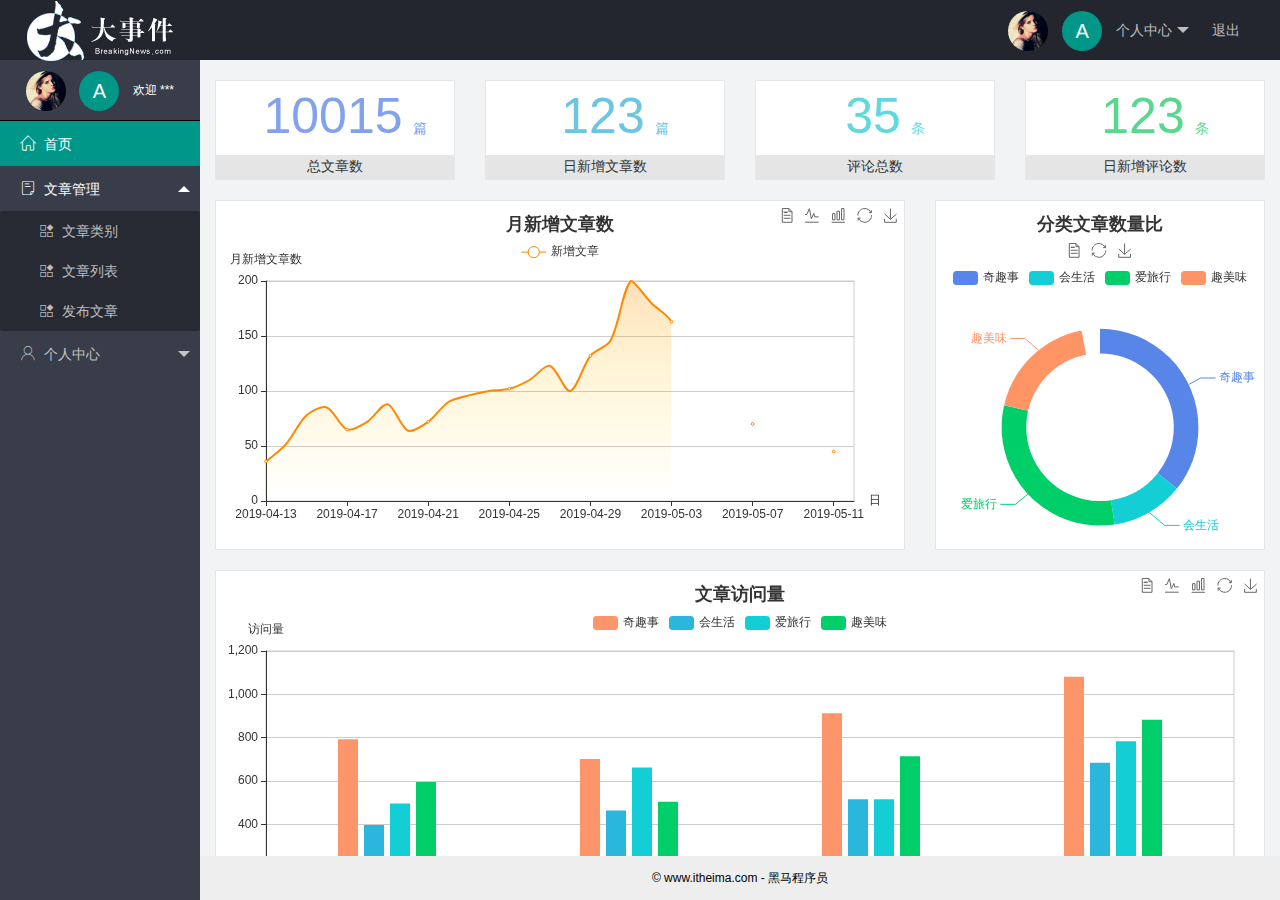
==== index.html @ 7e48d93a "第二天第第三遍" ====
<!DOCTYPE html>
<html>

<head>
    <meta charset="utf-8">
    <meta name="viewport" content="width=device-width, initial-scale=1, maximum-scale=1">
    <title>layout 后台大布局 - Layui</title>
    <link rel="stylesheet" href="/assets/lib/layui/css/layui.css">
    <link rel="stylesheet" href="/assets/fonts/iconfont.css">
    <link rel="stylesheet" href="/assets/css/index.css">
</head>

<body class="layui-layout-body">
    <div class="layui-layout layui-layout-admin">
        <div class="layui-header">
            <div class="layui-logo">
                <img src="/assets/images/logo.png" alt="">
            </div>
            <!-- 头部区域（可配合layui已有的水平导航） -->
            <ul class="layui-nav layui-layout-right">
                <li class="layui-nav-item">
                    <a href="javascript:;" class="userinfo">
                        <img src="/assets/images/sample.jpg" class="layui-nav-img">
                        <span class="user-avatar">A</span>
                        个人中心
                    </a>
                    <dl class="layui-nav-child">
                        <dd><a href="">基本资料</a></dd>
                        <dd><a href="">更换头像</a></dd>
                        <dd><a href="">设置密码</a></dd>
                    </dl>
                </li>
                <li class="layui-nav-item"><a href="">退出</a></li>
            </ul>
        </div>

        <div class="layui-side layui-bg-black">
            <div class="layui-side-scroll">
                <div class="userinfo">
                    <img src="/assets/images/sample.jpg" class="layui-nav-img">
                    <span class="user-avatar">A</span>
                    <span id="welcome">欢迎 ***</span>
                </div>
                <!-- 左侧导航区域（可配合layui已有的垂直导航） -->
                <ul class="layui-nav layui-nav-tree" lay-shrink="all">
                    <li class="layui-nav-item layui-this">
                        <a href="/home/dashboard.html" target="fm"><span class="iconfont icon-home"></span>首页</a>
                    </li>
                    <li class="layui-nav-item layui-nav-itemed">
                        <a class="" href="javascript:;"><span class="iconfont icon-16"></span>文章管理</a>
                        <dl class="layui-nav-child">
                            <dd>
                                <a href="javascript:;"><i
                                        class="layui-icon layui-icon-face-smile layui-icon-app"></i>文章类别</a>
                            </dd>
                            <dd><a href="javascript:;"><i
                                        class="layui-icon layui-icon-face-smile layui-icon-app"></i>文章列表</a></dd>
                            <dd><a href="javascript:;"><i
                                        class="layui-icon layui-icon-face-smile layui-icon-app"></i>发布文章</a></dd>
                        </dl>
                    </li>
                    <li class="layui-nav-item">
                        <a href="javascript:;"><span class="iconfont icon-user"></span>个人中心</a>
                        <dl class="layui-nav-child">
                            <dd><a href="javascript:;"><i
                                        class="layui-icon layui-icon-face-smile layui-icon-app"></i>基本资料</a></dd>
                            <dd><a href="javascript:;"><i
                                        class="layui-icon layui-icon-face-smile layui-icon-app"></i>更换头像</a></dd>
                            <dd><a href="javascript:;"><i
                                        class="layui-icon layui-icon-face-smile layui-icon-app"></i>重置密码</a></dd>
                        </dl>
                    </li>
                </ul>
            </div>
        </div>

        <div class="layui-body">
            <iframe name="fm" src="/home/dashboard.html" frameborder="0"></iframe>
        </div>

        <div class="layui-footer">
            <!-- 底部固定区域 -->
            © www.itheima.com - 黑马程序员
        </div>
    </div>
    <script src="/assets/lib/layui/layui.all.js"></script>
    <script src="/assets/lib/jquery.js"></script>
    <script src="/assets/js/baseAPI.js"></script>
    <script src="/assets/js/index.js"></script>
</body>

</html>
---- assets/lib/layui/css/layui.css ----
/** layui-v2.5.5 MIT License By https://www.layui.com */
 .layui-inline,img{display:inline-block;vertical-align:middle}h1,h2,h3,h4,h5,h6{font-weight:400}.layui-edge,.layui-header,.layui-inline,.layui-main{position:relative}.layui-body,.layui-edge,.layui-elip{overflow:hidden}.layui-btn,.layui-edge,.layui-inline,img{vertical-align:middle}.layui-btn,.layui-disabled,.layui-icon,.layui-unselect{-moz-user-select:none;-webkit-user-select:none;-ms-user-select:none}.layui-elip,.layui-form-checkbox span,.layui-form-pane .layui-form-label{text-overflow:ellipsis;white-space:nowrap}.layui-breadcrumb,.layui-tree-btnGroup{visibility:hidden}blockquote,body,button,dd,div,dl,dt,form,h1,h2,h3,h4,h5,h6,input,li,ol,p,pre,td,textarea,th,ul{margin:0;padding:0;-webkit-tap-highlight-color:rgba(0,0,0,0)}a:active,a:hover{outline:0}img{border:none}li{list-style:none}table{border-collapse:collapse;border-spacing:0}h4,h5,h6{font-size:100%}button,input,optgroup,option,select,textarea{font-family:inherit;font-size:inherit;font-style:inherit;font-weight:inherit;outline:0}pre{white-space:pre-wrap;white-space:-moz-pre-wrap;white-space:-pre-wrap;white-space:-o-pre-wrap;word-wrap:break-word}body{line-height:24px;font:14px Helvetica Neue,Helvetica,PingFang SC,Tahoma,Arial,sans-serif}hr{height:1px;margin:10px 0;border:0;clear:both}a{color:#333;text-decoration:none}a:hover{color:#777}a cite{font-style:normal;*cursor:pointer}.layui-border-box,.layui-border-box *{box-sizing:border-box}.layui-box,.layui-box *{box-sizing:content-box}.layui-clear{clear:both;*zoom:1}.layui-clear:after{content:'\20';clear:both;*zoom:1;display:block;height:0}.layui-inline{*display:inline;*zoom:1}.layui-edge{display:inline-block;width:0;height:0;border-width:6px;border-style:dashed;border-color:transparent}.layui-edge-top{top:-4px;border-bottom-color:#999;border-bottom-style:solid}.layui-edge-right{border-left-color:#999;border-left-style:solid}.layui-edge-bottom{top:2px;border-top-color:#999;border-top-style:solid}.layui-edge-left{border-right-color:#999;border-right-style:solid}.layui-disabled,.layui-disabled:hover{color:#d2d2d2!important;cursor:not-allowed!important}.layui-circle{border-radius:100%}.layui-show{display:block!important}.layui-hide{display:none!important}@font-face{font-family:layui-icon;src:url(../font/iconfont.eot?v=250);src:url(../font/iconfont.eot?v=250#iefix) format('embedded-opentype'),url(../font/iconfont.woff2?v=250) format('woff2'),url(../font/iconfont.woff?v=250) format('woff'),url(../font/iconfont.ttf?v=250) format('truetype'),url(../font/iconfont.svg?v=250#layui-icon) format('svg')}.layui-icon{font-family:layui-icon!important;font-size:16px;font-style:normal;-webkit-font-smoothing:antialiased;-moz-osx-font-smoothing:grayscale}.layui-icon-reply-fill:before{content:"\e611"}.layui-icon-set-fill:before{content:"\e614"}.layui-icon-menu-fill:before{content:"\e60f"}.layui-icon-search:before{content:"\e615"}.layui-icon-share:before{content:"\e641"}.layui-icon-set-sm:before{content:"\e620"}.layui-icon-engine:before{content:"\e628"}.layui-icon-close:before{content:"\1006"}.layui-icon-close-fill:before{content:"\1007"}.layui-icon-chart-screen:before{content:"\e629"}.layui-icon-star:before{content:"\e600"}.layui-icon-circle-dot:before{content:"\e617"}.layui-icon-chat:before{content:"\e606"}.layui-icon-release:before{content:"\e609"}.layui-icon-list:before{content:"\e60a"}.layui-icon-chart:before{content:"\e62c"}.layui-icon-ok-circle:before{content:"\1005"}.layui-icon-layim-theme:before{content:"\e61b"}.layui-icon-table:before{content:"\e62d"}.layui-icon-right:before{content:"\e602"}.layui-icon-left:before{content:"\e603"}.layui-icon-cart-simple:before{content:"\e698"}.layui-icon-face-cry:before{content:"\e69c"}.layui-icon-face-smile:before{content:"\e6af"}.layui-icon-survey:before{content:"\e6b2"}.layui-icon-tree:before{content:"\e62e"}.layui-icon-upload-circle:before{content:"\e62f"}.layui-icon-add-circle:before{content:"\e61f"}.layui-icon-download-circle:before{content:"\e601"}.layui-icon-templeate-1:before{content:"\e630"}.layui-icon-util:before{content:"\e631"}.layui-icon-face-surprised:before{content:"\e664"}.layui-icon-edit:before{content:"\e642"}.layui-icon-speaker:before{content:"\e645"}.layui-icon-down:before{content:"\e61a"}.layui-icon-file:before{content:"\e621"}.layui-icon-layouts:before{content:"\e632"}.layui-icon-rate-half:before{content:"\e6c9"}.layui-icon-add-circle-fine:before{content:"\e608"}.layui-icon-prev-circle:before{content:"\e633"}.layui-icon-read:before{content:"\e705"}.layui-icon-404:before{content:"\e61c"}.layui-icon-carousel:before{content:"\e634"}.layui-icon-help:before{content:"\e607"}.layui-icon-code-circle:before{content:"\e635"}.layui-icon-water:before{content:"\e636"}.layui-icon-username:before{content:"\e66f"}.layui-icon-find-fill:before{content:"\e670"}.layui-icon-about:before{content:"\e60b"}.layui-icon-location:before{content:"\e715"}.layui-icon-up:before{content:"\e619"}.layui-icon-pause:before{content:"\e651"}.layui-icon-date:before{content:"\e637"}.layui-icon-layim-uploadfile:before{content:"\e61d"}.layui-icon-delete:before{content:"\e640"}.layui-icon-play:before{content:"\e652"}.layui-icon-top:before{content:"\e604"}.layui-icon-friends:before{content:"\e612"}.layui-icon-refresh-3:before{content:"\e9aa"}.layui-icon-ok:before{content:"\e605"}.layui-icon-layer:before{content:"\e638"}.layui-icon-face-smile-fine:before{content:"\e60c"}.layui-icon-dollar:before{content:"\e659"}.layui-icon-group:before{content:"\e613"}.layui-icon-layim-download:before{content:"\e61e"}.layui-icon-picture-fine:before{content:"\e60d"}.layui-icon-link:before{content:"\e64c"}.layui-icon-diamond:before{content:"\e735"}.layui-icon-log:before{content:"\e60e"}.layui-icon-rate-solid:before{content:"\e67a"}.layui-icon-fonts-del:before{content:"\e64f"}.layui-icon-unlink:before{content:"\e64d"}.layui-icon-fonts-clear:before{content:"\e639"}.layui-icon-triangle-r:before{content:"\e623"}.layui-icon-circle:before{content:"\e63f"}.layui-icon-radio:before{content:"\e643"}.layui-icon-align-center:before{content:"\e647"}.layui-icon-align-right:before{content:"\e648"}.layui-icon-align-left:before{content:"\e649"}.layui-icon-loading-1:before{content:"\e63e"}.layui-icon-return:before{content:"\e65c"}.layui-icon-fonts-strong:before{content:"\e62b"}.layui-icon-upload:before{content:"\e67c"}.layui-icon-dialogue:before{content:"\e63a"}.layui-icon-video:before{content:"\e6ed"}.layui-icon-headset:before{content:"\e6fc"}.layui-icon-cellphone-fine:before{content:"\e63b"}.layui-icon-add-1:before{content:"\e654"}.layui-icon-face-smile-b:before{content:"\e650"}.layui-icon-fonts-html:before{content:"\e64b"}.layui-icon-form:before{content:"\e63c"}.layui-icon-cart:before{content:"\e657"}.layui-icon-camera-fill:before{content:"\e65d"}.layui-icon-tabs:before{content:"\e62a"}.layui-icon-fonts-code:before{content:"\e64e"}.layui-icon-fire:before{content:"\e756"}.layui-icon-set:before{content:"\e716"}.layui-icon-fonts-u:before{content:"\e646"}.layui-icon-triangle-d:before{content:"\e625"}.layui-icon-tips:before{content:"\e702"}.layui-icon-picture:before{content:"\e64a"}.layui-icon-more-vertical:before{content:"\e671"}.layui-icon-flag:before{content:"\e66c"}.layui-icon-loading:before{content:"\e63d"}.layui-icon-fonts-i:before{content:"\e644"}.layui-icon-refresh-1:before{content:"\e666"}.layui-icon-rmb:before{content:"\e65e"}.layui-icon-home:before{content:"\e68e"}.layui-icon-user:before{content:"\e770"}.layui-icon-notice:before{content:"\e667"}.layui-icon-login-weibo:before{content:"\e675"}.layui-icon-voice:before{content:"\e688"}.layui-icon-upload-drag:before{content:"\e681"}.layui-icon-login-qq:before{content:"\e676"}.layui-icon-snowflake:before{content:"\e6b1"}.layui-icon-file-b:before{content:"\e655"}.layui-icon-template:before{content:"\e663"}.layui-icon-auz:before{content:"\e672"}.layui-icon-console:before{content:"\e665"}.layui-icon-app:before{content:"\e653"}.layui-icon-prev:before{content:"\e65a"}.layui-icon-website:before{content:"\e7ae"}.layui-icon-next:before{content:"\e65b"}.layui-icon-component:before{content:"\e857"}.layui-icon-more:before{content:"\e65f"}.layui-icon-login-wechat:before{content:"\e677"}.layui-icon-shrink-right:before{content:"\e668"}.layui-icon-spread-left:before{content:"\e66b"}.layui-icon-camera:before{content:"\e660"}.layui-icon-note:before{content:"\e66e"}.layui-icon-refresh:before{content:"\e669"}.layui-icon-female:before{content:"\e661"}.layui-icon-male:before{content:"\e662"}.layui-icon-password:before{content:"\e673"}.layui-icon-senior:before{content:"\e674"}.layui-icon-theme:before{content:"\e66a"}.layui-icon-tread:before{content:"\e6c5"}.layui-icon-praise:before{content:"\e6c6"}.layui-icon-star-fill:before{content:"\e658"}.layui-icon-rate:before{content:"\e67b"}.layui-icon-template-1:before{content:"\e656"}.layui-icon-vercode:before{content:"\e679"}.layui-icon-cellphone:before{content:"\e678"}.layui-icon-screen-full:before{content:"\e622"}.layui-icon-screen-restore:before{content:"\e758"}.layui-icon-cols:before{content:"\e610"}.layui-icon-export:before{content:"\e67d"}.layui-icon-print:before{content:"\e66d"}.layui-icon-slider:before{content:"\e714"}.layui-icon-addition:before{content:"\e624"}.layui-icon-subtraction:before{content:"\e67e"}.layui-icon-service:before{content:"\e626"}.layui-icon-transfer:before{content:"\e691"}.layui-main{width:1140px;margin:0 auto}.layui-header{z-index:1000;height:60px}.layui-header a:hover{transition:all .5s;-webkit-transition:all .5s}.layui-side{position:fixed;left:0;top:0;bottom:0;z-index:999;width:200px;overflow-x:hidden}.layui-side-scroll{position:relative;width:220px;height:100%;overflow-x:hidden}.layui-body{position:absolute;left:200px;right:0;top:0;bottom:0;z-index:998;width:auto;overflow-y:auto;box-sizing:border-box}.layui-layout-body{overflow:hidden}.layui-layout-admin .layui-header{background-color:#23262E}.layui-layout-admin .layui-side{top:60px;width:200px;overflow-x:hidden}.layui-layout-admin .layui-body{position:fixed;top:60px;bottom:44px}.layui-layout-admin .layui-main{width:auto;margin:0 15px}.layui-layout-admin .layui-footer{position:fixed;left:200px;right:0;bottom:0;height:44px;line-height:44px;padding:0 15px;background-color:#eee}.layui-layout-admin .layui-logo{position:absolute;left:0;top:0;width:200px;height:100%;line-height:60px;text-align:center;color:#009688;font-size:16px}.layui-layout-admin .layui-header .layui-nav{background:0 0}.layui-layout-left{position:absolute!important;left:200px;top:0}.layui-layout-right{position:absolute!important;right:0;top:0}.layui-container{position:relative;margin:0 auto;padding:0 15px;box-sizing:border-box}.layui-fluid{position:relative;margin:0 auto;padding:0 15px}.layui-row:after,.layui-row:before{content:'';display:block;clear:both}.layui-col-lg1,.layui-col-lg10,.layui-col-lg11,.layui-col-lg12,.layui-col-lg2,.layui-col-lg3,.layui-col-lg4,.layui-col-lg5,.layui-col-lg6,.layui-col-lg7,.layui-col-lg8,.layui-col-lg9,.layui-col-md1,.layui-col-md10,.layui-col-md11,.layui-col-md12,.layui-col-md2,.layui-col-md3,.layui-col-md4,.layui-col-md5,.layui-col-md6,.layui-col-md7,.layui-col-md8,.layui-col-md9,.layui-col-sm1,.layui-col-sm10,.layui-col-sm11,.layui-col-sm12,.layui-col-sm2,.layui-col-sm3,.layui-col-sm4,.layui-col-sm5,.layui-col-sm6,.layui-col-sm7,.layui-col-sm8,.layui-col-sm9,.layui-col-xs1,.layui-col-xs10,.layui-col-xs11,.layui-col-xs12,.layui-col-xs2,.layui-col-xs3,.layui-col-xs4,.layui-col-xs5,.layui-col-xs6,.layui-col-xs7,.layui-col-xs8,.layui-col-xs9{position:relative;display:block;box-sizing:border-box}.layui-col-xs1,.layui-col-xs10,.layui-col-xs11,.layui-col-xs12,.layui-col-xs2,.layui-col-xs3,.layui-col-xs4,.layui-col-xs5,.layui-col-xs6,.layui-col-xs7,.layui-col-xs8,.layui-col-xs9{float:left}.layui-col-xs1{width:8.33333333%}.layui-col-xs2{width:16.66666667%}.layui-col-xs3{width:25%}.layui-col-xs4{width:33.33333333%}.layui-col-xs5{width:41.66666667%}.layui-col-xs6{width:50%}.layui-col-xs7{width:58.33333333%}.layui-col-xs8{width:66.66666667%}.layui-col-xs9{width:75%}.layui-col-xs10{width:83.33333333%}.layui-col-xs11{width:91.66666667%}.layui-col-xs12{width:100%}.layui-col-xs-offset1{margin-left:8.33333333%}.layui-col-xs-offset2{margin-left:16.66666667%}.layui-col-xs-offset3{margin-left:25%}.layui-col-xs-offset4{margin-left:33.33333333%}.layui-col-xs-offset5{margin-left:41.66666667%}.layui-col-xs-offset6{margin-left:50%}.layui-col-xs-offset7{margin-left:58.33333333%}.layui-col-xs-offset8{margin-left:66.66666667%}.layui-col-xs-offset9{margin-left:75%}.layui-col-xs-offset10{margin-left:83.33333333%}.layui-col-xs-offset11{margin-left:91.66666667%}.layui-col-xs-offset12{margin-left:100%}@media screen and (max-width:768px){.layui-hide-xs{display:none!important}.layui-show-xs-block{display:block!important}.layui-show-xs-inline{display:inline!important}.layui-show-xs-inline-block{display:inline-block!important}}@media screen and (min-width:768px){.layui-container{width:750px}.layui-hide-sm{display:none!important}.layui-show-sm-block{display:block!important}.layui-show-sm-inline{display:inline!important}.layui-show-sm-inline-block{display:inline-block!important}.layui-col-sm1,.layui-col-sm10,.layui-col-sm11,.layui-col-sm12,.layui-col-sm2,.layui-col-sm3,.layui-col-sm4,.layui-col-sm5,.layui-col-sm6,.layui-col-sm7,.layui-col-sm8,.layui-col-sm9{float:left}.layui-col-sm1{width:8.33333333%}.layui-col-sm2{width:16.66666667%}.layui-col-sm3{width:25%}.layui-col-sm4{width:33.33333333%}.layui-col-sm5{width:41.66666667%}.layui-col-sm6{width:50%}.layui-col-sm7{width:58.33333333%}.layui-col-sm8{width:66.66666667%}.layui-col-sm9{width:75%}.layui-col-sm10{width:83.33333333%}.layui-col-sm11{width:91.66666667%}.layui-col-sm12{width:100%}.layui-col-sm-offset1{margin-left:8.33333333%}.layui-col-sm-offset2{margin-left:16.66666667%}.layui-col-sm-offset3{margin-left:25%}.layui-col-sm-offset4{margin-left:33.33333333%}.layui-col-sm-offset5{margin-left:41.66666667%}.layui-col-sm-offset6{margin-left:50%}.layui-col-sm-offset7{margin-left:58.33333333%}.layui-col-sm-offset8{margin-left:66.66666667%}.layui-col-sm-offset9{margin-left:75%}.layui-col-sm-offset10{margin-left:83.33333333%}.layui-col-sm-offset11{margin-left:91.66666667%}.layui-col-sm-offset12{margin-left:100%}}@media screen and (min-width:992px){.layui-container{width:970px}.layui-hide-md{display:none!important}.layui-show-md-block{display:block!important}.layui-show-md-inline{display:inline!important}.layui-show-md-inline-block{display:inline-block!important}.layui-col-md1,.layui-col-md10,.layui-col-md11,.layui-col-md12,.layui-col-md2,.layui-col-md3,.layui-col-md4,.layui-col-md5,.layui-col-md6,.layui-col-md7,.layui-col-md8,.layui-col-md9{float:left}.layui-col-md1{width:8.33333333%}.layui-col-md2{width:16.66666667%}.layui-col-md3{width:25%}.layui-col-md4{width:33.33333333%}.layui-col-md5{width:41.66666667%}.layui-col-md6{width:50%}.layui-col-md7{width:58.33333333%}.layui-col-md8{width:66.66666667%}.layui-col-md9{width:75%}.layui-col-md10{width:83.33333333%}.layui-col-md11{width:91.66666667%}.layui-col-md12{width:100%}.layui-col-md-offset1{margin-left:8.33333333%}.layui-col-md-offset2{margin-left:16.66666667%}.layui-col-md-offset3{margin-left:25%}.layui-col-md-offset4{margin-left:33.33333333%}.layui-col-md-offset5{margin-left:41.66666667%}.layui-col-md-offset6{margin-left:50%}.layui-col-md-offset7{margin-left:58.33333333%}.layui-col-md-offset8{margin-left:66.66666667%}.layui-col-md-offset9{margin-left:75%}.layui-col-md-offset10{margin-left:83.33333333%}.layui-col-md-offset11{margin-left:91.66666667%}.layui-col-md-offset12{margin-left:100%}}@media screen and (min-width:1200px){.layui-container{width:1170px}.layui-hide-lg{display:none!important}.layui-show-lg-block{display:block!important}.layui-show-lg-inline{display:inline!important}.layui-show-lg-inline-block{display:inline-block!important}.layui-col-lg1,.layui-col-lg10,.layui-col-lg11,.layui-col-lg12,.layui-col-lg2,.layui-col-lg3,.layui-col-lg4,.layui-col-lg5,.layui-col-lg6,.layui-col-lg7,.layui-col-lg8,.layui-col-lg9{float:left}.layui-col-lg1{width:8.33333333%}.layui-col-lg2{width:16.66666667%}.layui-col-lg3{width:25%}.layui-col-lg4{width:33.33333333%}.layui-col-lg5{width:41.66666667%}.layui-col-lg6{width:50%}.layui-col-lg7{width:58.33333333%}.layui-col-lg8{width:66.66666667%}.layui-col-lg9{width:75%}.layui-col-lg10{width:83.33333333%}.layui-col-lg11{width:91.66666667%}.layui-col-lg12{width:100%}.layui-col-lg-offset1{margin-left:8.33333333%}.layui-col-lg-offset2{margin-left:16.66666667%}.layui-col-lg-offset3{margin-left:25%}.layui-col-lg-offset4{margin-left:33.33333333%}.layui-col-lg-offset5{margin-left:41.66666667%}.layui-col-lg-offset6{margin-left:50%}.layui-col-lg-offset7{margin-left:58.33333333%}.layui-col-lg-offset8{margin-left:66.66666667%}.layui-col-lg-offset9{margin-left:75%}.layui-col-lg-offset10{margin-left:83.33333333%}.layui-col-lg-offset11{margin-left:91.66666667%}.layui-col-lg-offset12{margin-left:100%}}.layui-col-space1{margin:-.5px}.layui-col-space1>*{padding:.5px}.layui-col-space3{margin:-1.5px}.layui-col-space3>*{padding:1.5px}.layui-col-space5{margin:-2.5px}.layui-col-space5>*{padding:2.5px}.layui-col-space8{margin:-3.5px}.layui-col-space8>*{padding:3.5px}.layui-col-space10{margin:-5px}.layui-col-space10>*{padding:5px}.layui-col-space12{margin:-6px}.layui-col-space12>*{padding:6px}.layui-col-space15{margin:-7.5px}.layui-col-space15>*{padding:7.5px}.layui-col-space18{margin:-9px}.layui-col-space18>*{padding:9px}.layui-col-space20{margin:-10px}.layui-col-space20>*{padding:10px}.layui-col-space22{margin:-11px}.layui-col-space22>*{padding:11px}.layui-col-space25{margin:-12.5px}.layui-col-space25>*{padding:12.5px}.layui-col-space30{margin:-15px}.layui-col-space30>*{padding:15px}.layui-btn,.layui-input,.layui-select,.layui-textarea,.layui-upload-button{outline:0;-webkit-appearance:none;transition:all .3s;-webkit-transition:all .3s;box-sizing:border-box}.layui-elem-quote{margin-bottom:10px;padding:15px;line-height:22px;border-left:5px solid #009688;border-radius:0 2px 2px 0;background-color:#f2f2f2}.layui-quote-nm{border-style:solid;border-width:1px 1px 1px 5px;background:0 0}.layui-elem-field{margin-bottom:10px;padding:0;border-width:1px;border-style:solid}.layui-elem-field legend{margin-left:20px;padding:0 10px;font-size:20px;font-weight:300}.layui-field-title{margin:10px 0 20px;border-width:1px 0 0}.layui-field-box{padding:10px 15px}.layui-field-title .layui-field-box{padding:10px 0}.layui-progress{position:relative;height:6px;border-radius:20px;background-color:#e2e2e2}.layui-progress-bar{position:absolute;left:0;top:0;width:0;max-width:100%;height:6px;border-radius:20px;text-align:right;background-color:#5FB878;transition:all .3s;-webkit-transition:all .3s}.layui-progress-big,.layui-progress-big .layui-progress-bar{height:18px;line-height:18px}.layui-progress-text{position:relative;top:-20px;line-height:18px;font-size:12px;color:#666}.layui-progress-big .layui-progress-text{position:static;padding:0 10px;color:#fff}.layui-collapse{border-width:1px;border-style:solid;border-radius:2px}.layui-colla-content,.layui-colla-item{border-top-width:1px;border-top-style:solid}.layui-colla-item:first-child{border-top:none}.layui-colla-title{position:relative;height:42px;line-height:42px;padding:0 15px 0 35px;color:#333;background-color:#f2f2f2;cursor:pointer;font-size:14px;overflow:hidden}.layui-colla-content{display:none;padding:10px 15px;line-height:22px;color:#666}.layui-colla-icon{position:absolute;left:15px;top:0;font-size:14px}.layui-card{margin-bottom:15px;border-radius:2px;background-color:#fff;box-shadow:0 1px 2px 0 rgba(0,0,0,.05)}.layui-card:last-child{margin-bottom:0}.layui-card-header{position:relative;height:42px;line-height:42px;padding:0 15px;border-bottom:1px solid #f6f6f6;color:#333;border-radius:2px 2px 0 0;font-size:14px}.layui-bg-black,.layui-bg-blue,.layui-bg-cyan,.layui-bg-green,.layui-bg-orange,.layui-bg-red{color:#fff!important}.layui-card-body{position:relative;padding:10px 15px;line-height:24px}.layui-card-body[pad15]{padding:15px}.layui-card-body[pad20]{padding:20px}.layui-card-body .layui-table{margin:5px 0}.layui-card .layui-tab{margin:0}.layui-panel-window{position:relative;padding:15px;border-radius:0;border-top:5px solid #E6E6E6;background-color:#fff}.layui-auxiliar-moving{position:fixed;left:0;right:0;top:0;bottom:0;width:100%;height:100%;background:0 0;z-index:9999999999}.layui-form-label,.layui-form-mid,.layui-form-select,.layui-input-block,.layui-input-inline,.layui-textarea{position:relative}.layui-bg-red{background-color:#FF5722!important}.layui-bg-orange{background-color:#FFB800!important}.layui-bg-green{background-color:#009688!important}.layui-bg-cyan{background-color:#2F4056!important}.layui-bg-blue{background-color:#1E9FFF!important}.layui-bg-black{background-color:#393D49!important}.layui-bg-gray{background-color:#eee!important;color:#666!important}.layui-badge-rim,.layui-colla-content,.layui-colla-item,.layui-collapse,.layui-elem-field,.layui-form-pane .layui-form-item[pane],.layui-form-pane .layui-form-label,.layui-input,.layui-layedit,.layui-layedit-tool,.layui-quote-nm,.layui-select,.layui-tab-bar,.layui-tab-card,.layui-tab-title,.layui-tab-title .layui-this:after,.layui-textarea{border-color:#e6e6e6}.layui-timeline-item:before,hr{background-color:#e6e6e6}.layui-text{line-height:22px;font-size:14px;color:#666}.layui-text h1,.layui-text h2,.layui-text h3{font-weight:500;color:#333}.layui-text h1{font-size:30px}.layui-text h2{font-size:24px}.layui-text h3{font-size:18px}.layui-text a:not(.layui-btn){color:#01AAED}.layui-text a:not(.layui-btn):hover{text-decoration:underline}.layui-text ul{padding:5px 0 5px 15px}.layui-text ul li{margin-top:5px;list-style-type:disc}.layui-text em,.layui-word-aux{color:#999!important;padding:0 5px!important}.layui-btn{display:inline-block;height:38px;line-height:38px;padding:0 18px;background-color:#009688;color:#fff;white-space:nowrap;text-align:center;font-size:14px;border:none;border-radius:2px;cursor:pointer}.layui-btn:hover{opacity:.8;filter:alpha(opacity=80);color:#fff}.layui-btn:active{opacity:1;filter:alpha(opacity=100)}.layui-btn+.layui-btn{margin-left:10px}.layui-btn-container{font-size:0}.layui-btn-container .layui-btn{margin-right:10px;margin-bottom:10px}.layui-btn-container .layui-btn+.layui-btn{margin-left:0}.layui-table .layui-btn-container .layui-btn{margin-bottom:9px}.layui-btn-radius{border-radius:100px}.layui-btn .layui-icon{margin-right:3px;font-size:18px;vertical-align:bottom;vertical-align:middle\9}.layui-btn-primary{border:1px solid #C9C9C9;background-color:#fff;color:#555}.layui-btn-primary:hover{border-color:#009688;color:#333}.layui-btn-normal{background-color:#1E9FFF}.layui-btn-warm{background-color:#FFB800}.layui-btn-danger{background-color:#FF5722}.layui-btn-checked{background-color:#5FB878}.layui-btn-disabled,.layui-btn-disabled:active,.layui-btn-disabled:hover{border:1px solid #e6e6e6;background-color:#FBFBFB;color:#C9C9C9;cursor:not-allowed;opacity:1}.layui-btn-lg{height:44px;line-height:44px;padding:0 25px;font-size:16px}.layui-btn-sm{height:30px;line-height:30px;padding:0 10px;font-size:12px}.layui-btn-sm i{font-size:16px!important}.layui-btn-xs{height:22px;line-height:22px;padding:0 5px;font-size:12px}.layui-btn-xs i{font-size:14px!important}.layui-btn-group{display:inline-block;vertical-align:middle;font-size:0}.layui-btn-group .layui-btn{margin-left:0!important;margin-right:0!important;border-left:1px solid rgba(255,255,255,.5);border-radius:0}.layui-btn-group .layui-btn-primary{border-left:none}.layui-btn-group .layui-btn-primary:hover{border-color:#C9C9C9;color:#009688}.layui-btn-group .layui-btn:first-child{border-left:none;border-radius:2px 0 0 2px}.layui-btn-group .layui-btn-primary:first-child{border-left:1px solid #c9c9c9}.layui-btn-group .layui-btn:last-child{border-radius:0 2px 2px 0}.layui-btn-group .layui-btn+.layui-btn{margin-left:0}.layui-btn-group+.layui-btn-group{margin-left:10px}.layui-btn-fluid{width:100%}.layui-input,.layui-select,.layui-textarea{height:38px;line-height:1.3;line-height:38px\9;border-width:1px;border-style:solid;background-color:#fff;border-radius:2px}.layui-input::-webkit-input-placeholder,.layui-select::-webkit-input-placeholder,.layui-textarea::-webkit-input-placeholder{line-height:1.3}.layui-input,.layui-textarea{display:block;width:100%;padding-left:10px}.layui-input:hover,.layui-textarea:hover{border-color:#D2D2D2!important}.layui-input:focus,.layui-textarea:focus{border-color:#C9C9C9!important}.layui-textarea{min-height:100px;height:auto;line-height:20px;padding:6px 10px;resize:vertical}.layui-select{padding:0 10px}.layui-form input[type=checkbox],.layui-form input[type=radio],.layui-form select{display:none}.layui-form [lay-ignore]{display:initial}.layui-form-item{margin-bottom:15px;clear:both;*zoom:1}.layui-form-item:after{content:'\20';clear:both;*zoom:1;display:block;height:0}.layui-form-label{float:left;display:block;padding:9px 15px;width:80px;font-weight:400;line-height:20px;text-align:right}.layui-form-label-col{display:block;float:none;padding:9px 0;line-height:20px;text-align:left}.layui-form-item .layui-inline{margin-bottom:5px;margin-right:10px}.layui-input-block{margin-left:110px;min-height:36px}.layui-input-inline{display:inline-block;vertical-align:middle}.layui-form-item .layui-input-inline{float:left;width:190px;margin-right:10px}.layui-form-text .layui-input-inline{width:auto}.layui-form-mid{float:left;display:block;padding:9px 0!important;line-height:20px;margin-right:10px}.layui-form-danger+.layui-form-select .layui-input,.layui-form-danger:focus{border-color:#FF5722!important}.layui-form-select .layui-input{padding-right:30px;cursor:pointer}.layui-form-select .layui-edge{position:absolute;right:10px;top:50%;margin-top:-3px;cursor:pointer;border-width:6px;border-top-color:#c2c2c2;border-top-style:solid;transition:all .3s;-webkit-transition:all .3s}.layui-form-select dl{display:none;position:absolute;left:0;top:42px;padding:5px 0;z-index:899;min-width:100%;border:1px solid #d2d2d2;max-height:300px;overflow-y:auto;background-color:#fff;border-radius:2px;box-shadow:0 2px 4px rgba(0,0,0,.12);box-sizing:border-box}.layui-form-select dl dd,.layui-form-select dl dt{padding:0 10px;line-height:36px;white-space:nowrap;overflow:hidden;text-overflow:ellipsis}.layui-form-select dl dt{font-size:12px;color:#999}.layui-form-select dl dd{cursor:pointer}.layui-form-select dl dd:hover{background-color:#f2f2f2;-webkit-transition:.5s all;transition:.5s all}.layui-form-select .layui-select-group dd{padding-left:20px}.layui-form-select dl dd.layui-select-tips{padding-left:10px!important;color:#999}.layui-form-select dl dd.layui-this{background-color:#5FB878;color:#fff}.layui-form-checkbox,.layui-form-select dl dd.layui-disabled{background-color:#fff}.layui-form-selected dl{display:block}.layui-form-checkbox,.layui-form-checkbox *,.layui-form-switch{display:inline-block;vertical-align:middle}.layui-form-selected .layui-edge{margin-top:-9px;-webkit-transform:rotate(180deg);transform:rotate(180deg);margin-top:-3px\9}:root .layui-form-selected .layui-edge{margin-top:-9px\0/IE9}.layui-form-selectup dl{top:auto;bottom:42px}.layui-select-none{margin:5px 0;text-align:center;color:#999}.layui-select-disabled .layui-disabled{border-color:#eee!important}.layui-select-disabled .layui-edge{border-top-color:#d2d2d2}.layui-form-checkbox{position:relative;height:30px;line-height:30px;margin-right:10px;padding-right:30px;cursor:pointer;font-size:0;-webkit-transition:.1s linear;transition:.1s linear;box-sizing:border-box}.layui-form-checkbox span{padding:0 10px;height:100%;font-size:14px;border-radius:2px 0 0 2px;background-color:#d2d2d2;color:#fff;overflow:hidden}.layui-form-checkbox:hover span{background-color:#c2c2c2}.layui-form-checkbox i{position:absolute;right:0;top:0;width:30px;height:28px;border:1px solid #d2d2d2;border-left:none;border-radius:0 2px 2px 0;color:#fff;font-size:20px;text-align:center}.layui-form-checkbox:hover i{border-color:#c2c2c2;color:#c2c2c2}.layui-form-checked,.layui-form-checked:hover{border-color:#5FB878}.layui-form-checked span,.layui-form-checked:hover span{background-color:#5FB878}.layui-form-checked i,.layui-form-checked:hover i{color:#5FB878}.layui-form-item .layui-form-checkbox{margin-top:4px}.layui-form-checkbox[lay-skin=primary]{height:auto!important;line-height:normal!important;min-width:18px;min-height:18px;border:none!important;margin-right:0;padding-left:28px;padding-right:0;background:0 0}.layui-form-checkbox[lay-skin=primary] span{padding-left:0;padding-right:15px;line-height:18px;background:0 0;color:#666}.layui-form-checkbox[lay-skin=primary] i{right:auto;left:0;width:16px;height:16px;line-height:16px;border:1px solid #d2d2d2;font-size:12px;border-radius:2px;background-color:#fff;-webkit-transition:.1s linear;transition:.1s linear}.layui-form-checkbox[lay-skin=primary]:hover i{border-color:#5FB878;color:#fff}.layui-form-checked[lay-skin=primary] i{border-color:#5FB878!important;background-color:#5FB878;color:#fff}.layui-checkbox-disbaled[lay-skin=primary] span{background:0 0!important;color:#c2c2c2}.layui-checkbox-disbaled[lay-skin=primary]:hover i{border-color:#d2d2d2}.layui-form-item .layui-form-checkbox[lay-skin=primary]{margin-top:10px}.layui-form-switch{position:relative;height:22px;line-height:22px;min-width:35px;padding:0 5px;margin-top:8px;border:1px solid #d2d2d2;border-radius:20px;cursor:pointer;background-color:#fff;-webkit-transition:.1s linear;transition:.1s linear}.layui-form-switch i{position:absolute;left:5px;top:3px;width:16px;height:16px;border-radius:20px;background-color:#d2d2d2;-webkit-transition:.1s linear;transition:.1s linear}.layui-form-switch em{position:relative;top:0;width:25px;margin-left:21px;padding:0!important;text-align:center!important;color:#999!important;font-style:normal!important;font-size:12px}.layui-form-onswitch{border-color:#5FB878;background-color:#5FB878}.layui-checkbox-disbaled,.layui-checkbox-disbaled i{border-color:#e2e2e2!important}.layui-form-onswitch i{left:100%;margin-left:-21px;background-color:#fff}.layui-form-onswitch em{margin-left:5px;margin-right:21px;color:#fff!important}.layui-checkbox-disbaled span{background-color:#e2e2e2!important}.layui-checkbox-disbaled:hover i{color:#fff!important}[lay-radio]{display:none}.layui-form-radio,.layui-form-radio *{display:inline-block;vertical-align:middle}.layui-form-radio{line-height:28px;margin:6px 10px 0 0;padding-right:10px;cursor:pointer;font-size:0}.layui-form-radio *{font-size:14px}.layui-form-radio>i{margin-right:8px;font-size:22px;color:#c2c2c2}.layui-form-radio>i:hover,.layui-form-radioed>i{color:#5FB878}.layui-radio-disbaled>i{color:#e2e2e2!important}.layui-form-pane .layui-form-label{width:110px;padding:8px 15px;height:38px;line-height:20px;border-width:1px;border-style:solid;border-radius:2px 0 0 2px;text-align:center;background-color:#FBFBFB;overflow:hidden;box-sizing:border-box}.layui-form-pane .layui-input-inline{margin-left:-1px}.layui-form-pane .layui-input-block{margin-left:110px;left:-1px}.layui-form-pane .layui-input{border-radius:0 2px 2px 0}.layui-form-pane .layui-form-text .layui-form-label{float:none;width:100%;border-radius:2px;box-sizing:border-box;text-align:left}.layui-form-pane .layui-form-text .layui-input-inline{display:block;margin:0;top:-1px;clear:both}.layui-form-pane .layui-form-text .layui-input-block{margin:0;left:0;top:-1px}.layui-form-pane .layui-form-text .layui-textarea{min-height:100px;border-radius:0 0 2px 2px}.layui-form-pane .layui-form-checkbox{margin:4px 0 4px 10px}.layui-form-pane .layui-form-radio,.layui-form-pane .layui-form-switch{margin-top:6px;margin-left:10px}.layui-form-pane .layui-form-item[pane]{position:relative;border-width:1px;border-style:solid}.layui-form-pane .layui-form-item[pane] .layui-form-label{position:absolute;left:0;top:0;height:100%;border-width:0 1px 0 0}.layui-form-pane .layui-form-item[pane] .layui-input-inline{margin-left:110px}@media screen and (max-width:450px){.layui-form-item .layui-form-label{text-overflow:ellipsis;overflow:hidden;white-space:nowrap}.layui-form-item .layui-inline{display:block;margin-right:0;margin-bottom:20px;clear:both}.layui-form-item .layui-inline:after{content:'\20';clear:both;display:block;height:0}.layui-form-item .layui-input-inline{display:block;float:none;left:-3px;width:auto;margin:0 0 10px 112px}.layui-form-item .layui-input-inline+.layui-form-mid{margin-left:110px;top:-5px;padding:0}.layui-form-item .layui-form-checkbox{margin-right:5px;margin-bottom:5px}}.layui-layedit{border-width:1px;border-style:solid;border-radius:2px}.layui-layedit-tool{padding:3px 5px;border-bottom-width:1px;border-bottom-style:solid;font-size:0}.layedit-tool-fixed{position:fixed;top:0;border-top:1px solid #e2e2e2}.layui-layedit-tool .layedit-tool-mid,.layui-layedit-tool .layui-icon{display:inline-block;vertical-align:middle;text-align:center;font-size:14px}.layui-layedit-tool .layui-icon{position:relative;width:32px;height:30px;line-height:30px;margin:3px 5px;color:#777;cursor:pointer;border-radius:2px}.layui-layedit-tool .layui-icon:hover{color:#393D49}.layui-layedit-tool .layui-icon:active{color:#000}.layui-layedit-tool .layedit-tool-active{background-color:#e2e2e2;color:#000}.layui-layedit-tool .layui-disabled,.layui-layedit-tool .layui-disabled:hover{color:#d2d2d2;cursor:not-allowed}.layui-layedit-tool .layedit-tool-mid{width:1px;height:18px;margin:0 10px;background-color:#d2d2d2}.layedit-tool-html{width:50px!important;font-size:30px!important}.layedit-tool-b,.layedit-tool-code,.layedit-tool-help{font-size:16px!important}.layedit-tool-d,.layedit-tool-face,.layedit-tool-image,.layedit-tool-unlink{font-size:18px!important}.layedit-tool-image input{position:absolute;font-size:0;left:0;top:0;width:100%;height:100%;opacity:.01;filter:Alpha(opacity=1);cursor:pointer}.layui-layedit-iframe iframe{display:block;width:100%}#LAY_layedit_code{overflow:hidden}.layui-laypage{display:inline-block;*display:inline;*zoom:1;vertical-align:middle;margin:10px 0;font-size:0}.layui-laypage>a:first-child,.layui-laypage>a:first-child em{border-radius:2px 0 0 2px}.layui-laypage>a:last-child,.layui-laypage>a:last-child em{border-radius:0 2px 2px 0}.layui-laypage>:first-child{margin-left:0!important}.layui-laypage>:last-child{margin-right:0!important}.layui-laypage a,.layui-laypage button,.layui-laypage input,.layui-laypage select,.layui-laypage span{border:1px solid #e2e2e2}.layui-laypage a,.layui-laypage span{display:inline-block;*display:inline;*zoom:1;vertical-align:middle;padding:0 15px;height:28px;line-height:28px;margin:0 -1px 5px 0;background-color:#fff;color:#333;font-size:12px}.layui-flow-more a *,.layui-laypage input,.layui-table-view select[lay-ignore]{display:inline-block}.layui-laypage a:hover{color:#009688}.layui-laypage em{font-style:normal}.layui-laypage .layui-laypage-spr{color:#999;font-weight:700}.layui-laypage a{text-decoration:none}.layui-laypage .layui-laypage-curr{position:relative}.layui-laypage .layui-laypage-curr em{position:relative;color:#fff}.layui-laypage .layui-laypage-curr .layui-laypage-em{position:absolute;left:-1px;top:-1px;padding:1px;width:100%;height:100%;background-color:#009688}.layui-laypage-em{border-radius:2px}.layui-laypage-next em,.layui-laypage-prev em{font-family:Sim sun;font-size:16px}.layui-laypage .layui-laypage-count,.layui-laypage .layui-laypage-limits,.layui-laypage .layui-laypage-refresh,.layui-laypage .layui-laypage-skip{margin-left:10px;margin-right:10px;padding:0;border:none}.layui-laypage .layui-laypage-limits,.layui-laypage .layui-laypage-refresh{vertical-align:top}.layui-laypage .layui-laypage-refresh i{font-size:18px;cursor:pointer}.layui-laypage select{height:22px;padding:3px;border-radius:2px;cursor:pointer}.layui-laypage .layui-laypage-skip{height:30px;line-height:30px;color:#999}.layui-laypage button,.layui-laypage input{height:30px;line-height:30px;border-radius:2px;vertical-align:top;background-color:#fff;box-sizing:border-box}.layui-laypage input{width:40px;margin:0 10px;padding:0 3px;text-align:center}.layui-laypage input:focus,.layui-laypage select:focus{border-color:#009688!important}.layui-laypage button{margin-left:10px;padding:0 10px;cursor:pointer}.layui-table,.layui-table-view{margin:10px 0}.layui-flow-more{margin:10px 0;text-align:center;color:#999;font-size:14px}.layui-flow-more a{height:32px;line-height:32px}.layui-flow-more a *{vertical-align:top}.layui-flow-more a cite{padding:0 20px;border-radius:3px;background-color:#eee;color:#333;font-style:normal}.layui-flow-more a cite:hover{opacity:.8}.layui-flow-more a i{font-size:30px;color:#737383}.layui-table{width:100%;background-color:#fff;color:#666}.layui-table tr{transition:all .3s;-webkit-transition:all .3s}.layui-table th{text-align:left;font-weight:400}.layui-table tbody tr:hover,.layui-table thead tr,.layui-table-click,.layui-table-header,.layui-table-hover,.layui-table-mend,.layui-table-patch,.layui-table-tool,.layui-table-total,.layui-table-total tr,.layui-table[lay-even] tr:nth-child(even){background-color:#f2f2f2}.layui-table td,.layui-table th,.layui-table-col-set,.layui-table-fixed-r,.layui-table-grid-down,.layui-table-header,.layui-table-page,.layui-table-tips-main,.layui-table-tool,.layui-table-total,.layui-table-view,.layui-table[lay-skin=line],.layui-table[lay-skin=row]{border-width:1px;border-style:solid;border-color:#e6e6e6}.layui-table td,.layui-table th{position:relative;padding:9px 15px;min-height:20px;line-height:20px;font-size:14px}.layui-table[lay-skin=line] td,.layui-table[lay-skin=line] th{border-width:0 0 1px}.layui-table[lay-skin=row] td,.layui-table[lay-skin=row] th{border-width:0 1px 0 0}.layui-table[lay-skin=nob] td,.layui-table[lay-skin=nob] th{border:none}.layui-table img{max-width:100px}.layui-table[lay-size=lg] td,.layui-table[lay-size=lg] th{padding:15px 30px}.layui-table-view .layui-table[lay-size=lg] .layui-table-cell{height:40px;line-height:40px}.layui-table[lay-size=sm] td,.layui-table[lay-size=sm] th{font-size:12px;padding:5px 10px}.layui-table-view .layui-table[lay-size=sm] .layui-table-cell{height:20px;line-height:20px}.layui-table[lay-data]{display:none}.layui-table-box{position:relative;overflow:hidden}.layui-table-view .layui-table{position:relative;width:auto;margin:0}.layui-table-view .layui-table[lay-skin=line]{border-width:0 1px 0 0}.layui-table-view .layui-table[lay-skin=row]{border-width:0 0 1px}.layui-table-view .layui-table td,.layui-table-view .layui-table th{padding:5px 0;border-top:none;border-left:none}.layui-table-view .layui-table th.layui-unselect .layui-table-cell span{cursor:pointer}.layui-table-view .layui-table td{cursor:default}.layui-table-view .layui-table td[data-edit=text]{cursor:text}.layui-table-view .layui-form-checkbox[lay-skin=primary] i{width:18px;height:18px}.layui-table-view .layui-form-radio{line-height:0;padding:0}.layui-table-view .layui-form-radio>i{margin:0;font-size:20px}.layui-table-init{position:absolute;left:0;top:0;width:100%;height:100%;text-align:center;z-index:110}.layui-table-init .layui-icon{position:absolute;left:50%;top:50%;margin:-15px 0 0 -15px;font-size:30px;color:#c2c2c2}.layui-table-header{border-width:0 0 1px;overflow:hidden}.layui-table-header .layui-table{margin-bottom:-1px}.layui-table-tool .layui-inline[lay-event]{position:relative;width:26px;height:26px;padding:5px;line-height:16px;margin-right:10px;text-align:center;color:#333;border:1px solid #ccc;cursor:pointer;-webkit-transition:.5s all;transition:.5s all}.layui-table-tool .layui-inline[lay-event]:hover{border:1px solid #999}.layui-table-tool-temp{padding-right:120px}.layui-table-tool-self{position:absolute;right:17px;top:10px}.layui-table-tool .layui-table-tool-self .layui-inline[lay-event]{margin:0 0 0 10px}.layui-table-tool-panel{position:absolute;top:29px;left:-1px;padding:5px 0;min-width:150px;min-height:40px;border:1px solid #d2d2d2;text-align:left;overflow-y:auto;background-color:#fff;box-shadow:0 2px 4px rgba(0,0,0,.12)}.layui-table-cell,.layui-table-tool-panel li{overflow:hidden;text-overflow:ellipsis;white-space:nowrap}.layui-table-tool-panel li{padding:0 10px;line-height:30px;-webkit-transition:.5s all;transition:.5s all}.layui-table-tool-panel li .layui-form-checkbox[lay-skin=primary]{width:100%;padding-left:28px}.layui-table-tool-panel li:hover{background-color:#f2f2f2}.layui-table-tool-panel li .layui-form-checkbox[lay-skin=primary] i{position:absolute;left:0;top:0}.layui-table-tool-panel li .layui-form-checkbox[lay-skin=primary] span{padding:0}.layui-table-tool .layui-table-tool-self .layui-table-tool-panel{left:auto;right:-1px}.layui-table-col-set{position:absolute;right:0;top:0;width:20px;height:100%;border-width:0 0 0 1px;background-color:#fff}.layui-table-sort{width:10px;height:20px;margin-left:5px;cursor:pointer!important}.layui-table-sort .layui-edge{position:absolute;left:5px;border-width:5px}.layui-table-sort .layui-table-sort-asc{top:3px;border-top:none;border-bottom-style:solid;border-bottom-color:#b2b2b2}.layui-table-sort .layui-table-sort-asc:hover{border-bottom-color:#666}.layui-table-sort .layui-table-sort-desc{bottom:5px;border-bottom:none;border-top-style:solid;border-top-color:#b2b2b2}.layui-table-sort .layui-table-sort-desc:hover{border-top-color:#666}.layui-table-sort[lay-sort=asc] .layui-table-sort-asc{border-bottom-color:#000}.layui-table-sort[lay-sort=desc] .layui-table-sort-desc{border-top-color:#000}.layui-table-cell{height:28px;line-height:28px;padding:0 15px;position:relative;box-sizing:border-box}.layui-table-cell .layui-form-checkbox[lay-skin=primary]{top:-1px;padding:0}.layui-table-cell .layui-table-link{color:#01AAED}.laytable-cell-checkbox,.laytable-cell-numbers,.laytable-cell-radio,.laytable-cell-space{padding:0;text-align:center}.layui-table-body{position:relative;overflow:auto;margin-right:-1px;margin-bottom:-1px}.layui-table-body .layui-none{line-height:26px;padding:15px;text-align:center;color:#999}.layui-table-fixed{position:absolute;left:0;top:0;z-index:101}.layui-table-fixed .layui-table-body{overflow:hidden}.layui-table-fixed-l{box-shadow:0 -1px 8px rgba(0,0,0,.08)}.layui-table-fixed-r{left:auto;right:-1px;border-width:0 0 0 1px;box-shadow:-1px 0 8px rgba(0,0,0,.08)}.layui-table-fixed-r .layui-table-header{position:relative;overflow:visible}.layui-table-mend{position:absolute;right:-49px;top:0;height:100%;width:50px}.layui-table-tool{position:relative;z-index:890;width:100%;min-height:50px;line-height:30px;padding:10px 15px;border-width:0 0 1px}.layui-table-tool .layui-btn-container{margin-bottom:-10px}.layui-table-page,.layui-table-total{border-width:1px 0 0;margin-bottom:-1px;overflow:hidden}.layui-table-page{position:relative;width:100%;padding:7px 7px 0;height:41px;font-size:12px;white-space:nowrap}.layui-table-page>div{height:26px}.layui-table-page .layui-laypage{margin:0}.layui-table-page .layui-laypage a,.layui-table-page .layui-laypage span{height:26px;line-height:26px;margin-bottom:10px;border:none;background:0 0}.layui-table-page .layui-laypage a,.layui-table-page .layui-laypage span.layui-laypage-curr{padding:0 12px}.layui-table-page .layui-laypage span{margin-left:0;padding:0}.layui-table-page .layui-laypage .layui-laypage-prev{margin-left:-7px!important}.layui-table-page .layui-laypage .layui-laypage-curr .layui-laypage-em{left:0;top:0;padding:0}.layui-table-page .layui-laypage button,.layui-table-page .layui-laypage input{height:26px;line-height:26px}.layui-table-page .layui-laypage input{width:40px}.layui-table-page .layui-laypage button{padding:0 10px}.layui-table-page select{height:18px}.layui-table-patch .layui-table-cell{padding:0;width:30px}.layui-table-edit{position:absolute;left:0;top:0;width:100%;height:100%;padding:0 14px 1px;border-radius:0;box-shadow:1px 1px 20px rgba(0,0,0,.15)}.layui-table-edit:focus{border-color:#5FB878!important}select.layui-table-edit{padding:0 0 0 10px;border-color:#C9C9C9}.layui-table-view .layui-form-checkbox,.layui-table-view .layui-form-radio,.layui-table-view .layui-form-switch{top:0;margin:0;box-sizing:content-box}.layui-table-view .layui-form-checkbox{top:-1px;height:26px;line-height:26px}.layui-table-view .layui-form-checkbox i{height:26px}.layui-table-grid .layui-table-cell{overflow:visible}.layui-table-grid-down{position:absolute;top:0;right:0;width:26px;height:100%;padding:5px 0;border-width:0 0 0 1px;text-align:center;background-color:#fff;color:#999;cursor:pointer}.layui-table-grid-down .layui-icon{position:absolute;top:50%;left:50%;margin:-8px 0 0 -8px}.layui-table-grid-down:hover{background-color:#fbfbfb}body .layui-table-tips .layui-layer-content{background:0 0;padding:0;box-shadow:0 1px 6px rgba(0,0,0,.12)}.layui-table-tips-main{margin:-44px 0 0 -1px;max-height:150px;padding:8px 15px;font-size:14px;overflow-y:scroll;background-color:#fff;color:#666}.layui-table-tips-c{position:absolute;right:-3px;top:-13px;width:20px;height:20px;padding:3px;cursor:pointer;background-color:#666;border-radius:50%;color:#fff}.layui-table-tips-c:hover{background-color:#777}.layui-table-tips-c:before{position:relative;right:-2px}.layui-upload-file{display:none!important;opacity:.01;filter:Alpha(opacity=1)}.layui-upload-drag,.layui-upload-form,.layui-upload-wrap{display:inline-block}.layui-upload-list{margin:10px 0}.layui-upload-choose{padding:0 10px;color:#999}.layui-upload-drag{position:relative;padding:30px;border:1px dashed #e2e2e2;background-color:#fff;text-align:center;cursor:pointer;color:#999}.layui-upload-drag .layui-icon{font-size:50px;color:#009688}.layui-upload-drag[lay-over]{border-color:#009688}.layui-upload-iframe{position:absolute;width:0;height:0;border:0;visibility:hidden}.layui-upload-wrap{position:relative;vertical-align:middle}.layui-upload-wrap .layui-upload-file{display:block!important;position:absolute;left:0;top:0;z-index:10;font-size:100px;width:100%;height:100%;opacity:.01;filter:Alpha(opacity=1);cursor:pointer}.layui-transfer-active,.layui-transfer-box{display:inline-block;vertical-align:middle}.layui-transfer-box,.layui-transfer-header,.layui-transfer-search{border-width:0;border-style:solid;border-color:#e6e6e6}.layui-transfer-box{position:relative;border-width:1px;width:200px;height:360px;border-radius:2px;background-color:#fff}.layui-transfer-box .layui-form-checkbox{width:100%;margin:0!important}.layui-transfer-header{height:38px;line-height:38px;padding:0 10px;border-bottom-width:1px}.layui-transfer-search{position:relative;padding:10px;border-bottom-width:1px}.layui-transfer-search .layui-input{height:32px;padding-left:30px;font-size:12px}.layui-transfer-search .layui-icon-search{position:absolute;left:20px;top:50%;margin-top:-8px;color:#666}.layui-transfer-active{margin:0 15px}.layui-transfer-active .layui-btn{display:block;margin:0;padding:0 15px;background-color:#5FB878;border-color:#5FB878;color:#fff}.layui-transfer-active .layui-btn-disabled{background-color:#FBFBFB;border-color:#e6e6e6;color:#C9C9C9}.layui-transfer-active .layui-btn:first-child{margin-bottom:15px}.layui-transfer-active .layui-btn .layui-icon{margin:0;font-size:14px!important}.layui-transfer-data{padding:5px 0;overflow:auto}.layui-transfer-data li{height:32px;line-height:32px;padding:0 10px}.layui-transfer-data li:hover{background-color:#f2f2f2;transition:.5s all}.layui-transfer-data .layui-none{padding:15px 10px;text-align:center;color:#999}.layui-nav{position:relative;padding:0 20px;background-color:#393D49;color:#fff;border-radius:2px;font-size:0;box-sizing:border-box}.layui-nav *{font-size:14px}.layui-nav .layui-nav-item{position:relative;display:inline-block;*display:inline;*zoom:1;vertical-align:middle;line-height:60px}.layui-nav .layui-nav-item a{display:block;padding:0 20px;color:#fff;color:rgba(255,255,255,.7);transition:all .3s;-webkit-transition:all .3s}.layui-nav .layui-this:after,.layui-nav-bar,.layui-nav-tree .layui-nav-itemed:after{position:absolute;left:0;top:0;width:0;height:5px;background-color:#5FB878;transition:all .2s;-webkit-transition:all .2s}.layui-nav-bar{z-index:1000}.layui-nav .layui-nav-item a:hover,.layui-nav .layui-this a{color:#fff}.layui-nav .layui-this:after{content:'';top:auto;bottom:0;width:100%}.layui-nav-img{width:30px;height:30px;margin-right:10px;border-radius:50%}.layui-nav .layui-nav-more{content:'';width:0;height:0;border-style:solid dashed dashed;border-color:#fff transparent transparent;overflow:hidden;cursor:pointer;transition:all .2s;-webkit-transition:all .2s;position:absolute;top:50%;right:3px;margin-top:-3px;border-width:6px;border-top-color:rgba(255,255,255,.7)}.layui-nav .layui-nav-mored,.layui-nav-itemed>a .layui-nav-more{margin-top:-9px;border-style:dashed dashed solid;border-color:transparent transparent #fff}.layui-nav-child{display:none;position:absolute;left:0;top:65px;min-width:100%;line-height:36px;padding:5px 0;box-shadow:0 2px 4px rgba(0,0,0,.12);border:1px solid #d2d2d2;background-color:#fff;z-index:100;border-radius:2px;white-space:nowrap}.layui-nav .layui-nav-child a{color:#333}.layui-nav .layui-nav-child a:hover{background-color:#f2f2f2;color:#000}.layui-nav-child dd{position:relative}.layui-nav .layui-nav-child dd.layui-this a,.layui-nav-child dd.layui-this{background-color:#5FB878;color:#fff}.layui-nav-child dd.layui-this:after{display:none}.layui-nav-tree{width:200px;padding:0}.layui-nav-tree .layui-nav-item{display:block;width:100%;line-height:45px}.layui-nav-tree .layui-nav-item a{position:relative;height:45px;line-height:45px;text-overflow:ellipsis;overflow:hidden;white-space:nowrap}.layui-nav-tree .layui-nav-item a:hover{background-color:#4E5465}.layui-nav-tree .layui-nav-bar{width:5px;height:0;background-color:#009688}.layui-nav-tree .layui-nav-child dd.layui-this,.layui-nav-tree .layui-nav-child dd.layui-this a,.layui-nav-tree .layui-this,.layui-nav-tree .layui-this>a,.layui-nav-tree .layui-this>a:hover{background-color:#009688;color:#fff}.layui-nav-tree .layui-this:after{display:none}.layui-nav-itemed>a,.layui-nav-tree .layui-nav-title a,.layui-nav-tree .layui-nav-title a:hover{color:#fff!important}.layui-nav-tree .layui-nav-child{position:relative;z-index:0;top:0;border:none;box-shadow:none}.layui-nav-tree .layui-nav-child a{height:40px;line-height:40px;color:#fff;color:rgba(255,255,255,.7)}.layui-nav-tree .layui-nav-child,.layui-nav-tree .layui-nav-child a:hover{background:0 0;color:#fff}.layui-nav-tree .layui-nav-more{right:10px}.layui-nav-itemed>.layui-nav-child{display:block;padding:0;background-color:rgba(0,0,0,.3)!important}.layui-nav-itemed>.layui-nav-child>.layui-this>.layui-nav-child{display:block}.layui-nav-side{position:fixed;top:0;bottom:0;left:0;overflow-x:hidden;z-index:999}.layui-bg-blue .layui-nav-bar,.layui-bg-blue .layui-nav-itemed:after,.layui-bg-blue .layui-this:after{background-color:#93D1FF}.layui-bg-blue .layui-nav-child dd.layui-this{background-color:#1E9FFF}.layui-bg-blue .layui-nav-itemed>a,.layui-nav-tree.layui-bg-blue .layui-nav-title a,.layui-nav-tree.layui-bg-blue .layui-nav-title a:hover{background-color:#007DDB!important}.layui-breadcrumb{font-size:0}.layui-breadcrumb>*{font-size:14px}.layui-breadcrumb a{color:#999!important}.layui-breadcrumb a:hover{color:#5FB878!important}.layui-breadcrumb a cite{color:#666;font-style:normal}.layui-breadcrumb span[lay-separator]{margin:0 10px;color:#999}.layui-tab{margin:10px 0;text-align:left!important}.layui-tab[overflow]>.layui-tab-title{overflow:hidden}.layui-tab-title{position:relative;left:0;height:40px;white-space:nowrap;font-size:0;border-bottom-width:1px;border-bottom-style:solid;transition:all .2s;-webkit-transition:all .2s}.layui-tab-title li{display:inline-block;*display:inline;*zoom:1;vertical-align:middle;font-size:14px;transition:all .2s;-webkit-transition:all .2s;position:relative;line-height:40px;min-width:65px;padding:0 15px;text-align:center;cursor:pointer}.layui-tab-title li a{display:block}.layui-tab-title .layui-this{color:#000}.layui-tab-title .layui-this:after{position:absolute;left:0;top:0;content:'';width:100%;height:41px;border-width:1px;border-style:solid;border-bottom-color:#fff;border-radius:2px 2px 0 0;box-sizing:border-box;pointer-events:none}.layui-tab-bar{position:absolute;right:0;top:0;z-index:10;width:30px;height:39px;line-height:39px;border-width:1px;border-style:solid;border-radius:2px;text-align:center;background-color:#fff;cursor:pointer}.layui-tab-bar .layui-icon{position:relative;display:inline-block;top:3px;transition:all .3s;-webkit-transition:all .3s}.layui-tab-item{display:none}.layui-tab-more{padding-right:30px;height:auto!important;white-space:normal!important}.layui-tab-more li.layui-this:after{border-bottom-color:#e2e2e2;border-radius:2px}.layui-tab-more .layui-tab-bar .layui-icon{top:-2px;top:3px\9;-webkit-transform:rotate(180deg);transform:rotate(180deg)}:root .layui-tab-more .layui-tab-bar .layui-icon{top:-2px\0/IE9}.layui-tab-content{padding:10px}.layui-tab-title li .layui-tab-close{position:relative;display:inline-block;width:18px;height:18px;line-height:20px;margin-left:8px;top:1px;text-align:center;font-size:14px;color:#c2c2c2;transition:all .2s;-webkit-transition:all .2s}.layui-tab-title li .layui-tab-close:hover{border-radius:2px;background-color:#FF5722;color:#fff}.layui-tab-brief>.layui-tab-title .layui-this{color:#009688}.layui-tab-brief>.layui-tab-more li.layui-this:after,.layui-tab-brief>.layui-tab-title .layui-this:after{border:none;border-radius:0;border-bottom:2px solid #5FB878}.layui-tab-brief[overflow]>.layui-tab-title .layui-this:after{top:-1px}.layui-tab-card{border-width:1px;border-style:solid;border-radius:2px;box-shadow:0 2px 5px 0 rgba(0,0,0,.1)}.layui-tab-card>.layui-tab-title{background-color:#f2f2f2}.layui-tab-card>.layui-tab-title li{margin-right:-1px;margin-left:-1px}.layui-tab-card>.layui-tab-title .layui-this{background-color:#fff}.layui-tab-card>.layui-tab-title .layui-this:after{border-top:none;border-width:1px;border-bottom-color:#fff}.layui-tab-card>.layui-tab-title .layui-tab-bar{height:40px;line-height:40px;border-radius:0;border-top:none;border-right:none}.layui-tab-card>.layui-tab-more .layui-this{background:0 0;color:#5FB878}.layui-tab-card>.layui-tab-more .layui-this:after{border:none}.layui-timeline{padding-left:5px}.layui-timeline-item{position:relative;padding-bottom:20px}.layui-timeline-axis{position:absolute;left:-5px;top:0;z-index:10;width:20px;height:20px;line-height:20px;background-color:#fff;color:#5FB878;border-radius:50%;text-align:center;cursor:pointer}.layui-timeline-axis:hover{color:#FF5722}.layui-timeline-item:before{content:'';position:absolute;left:5px;top:0;z-index:0;width:1px;height:100%}.layui-timeline-item:last-child:before{display:none}.layui-timeline-item:first-child:before{display:block}.layui-timeline-content{padding-left:25px}.layui-timeline-title{position:relative;margin-bottom:10px}.layui-badge,.layui-badge-dot,.layui-badge-rim{position:relative;display:inline-block;padding:0 6px;font-size:12px;text-align:center;background-color:#FF5722;color:#fff;border-radius:2px}.layui-badge{height:18px;line-height:18px}.layui-badge-dot{width:8px;height:8px;padding:0;border-radius:50%}.layui-badge-rim{height:18px;line-height:18px;border-width:1px;border-style:solid;background-color:#fff;color:#666}.layui-btn .layui-badge,.layui-btn .layui-badge-dot{margin-left:5px}.layui-nav .layui-badge,.layui-nav .layui-badge-dot{position:absolute;top:50%;margin:-8px 6px 0}.layui-tab-title .layui-badge,.layui-tab-title .layui-badge-dot{left:5px;top:-2px}.layui-carousel{position:relative;left:0;top:0;background-color:#f8f8f8}.layui-carousel>[carousel-item]{position:relative;width:100%;height:100%;overflow:hidden}.layui-carousel>[carousel-item]:before{position:absolute;content:'\e63d';left:50%;top:50%;width:100px;line-height:20px;margin:-10px 0 0 -50px;text-align:center;color:#c2c2c2;font-family:layui-icon!important;font-size:30px;font-style:normal;-webkit-font-smoothing:antialiased;-moz-osx-font-smoothing:grayscale}.layui-carousel>[carousel-item]>*{display:none;position:absolute;left:0;top:0;width:100%;height:100%;background-color:#f8f8f8;transition-duration:.3s;-webkit-transition-duration:.3s}.layui-carousel-updown>*{-webkit-transition:.3s ease-in-out up;transition:.3s ease-in-out up}.layui-carousel-arrow{display:none\9;opacity:0;position:absolute;left:10px;top:50%;margin-top:-18px;width:36px;height:36px;line-height:36px;text-align:center;font-size:20px;border:0;border-radius:50%;background-color:rgba(0,0,0,.2);color:#fff;-webkit-transition-duration:.3s;transition-duration:.3s;cursor:pointer}.layui-carousel-arrow[lay-type=add]{left:auto!important;right:10px}.layui-carousel:hover .layui-carousel-arrow[lay-type=add],.layui-carousel[lay-arrow=always] .layui-carousel-arrow[lay-type=add]{right:20px}.layui-carousel[lay-arrow=always] .layui-carousel-arrow{opacity:1;left:20px}.layui-carousel[lay-arrow=none] .layui-carousel-arrow{display:none}.layui-carousel-arrow:hover,.layui-carousel-ind ul:hover{background-color:rgba(0,0,0,.35)}.layui-carousel:hover .layui-carousel-arrow{display:block\9;opacity:1;left:20px}.layui-carousel-ind{position:relative;top:-35px;width:100%;line-height:0!important;text-align:center;font-size:0}.layui-carousel[lay-indicator=outside]{margin-bottom:30px}.layui-carousel[lay-indicator=outside] .layui-carousel-ind{top:10px}.layui-carousel[lay-indicator=outside] .layui-carousel-ind ul{background-color:rgba(0,0,0,.5)}.layui-carousel[lay-indicator=none] .layui-carousel-ind{display:none}.layui-carousel-ind ul{display:inline-block;padding:5px;background-color:rgba(0,0,0,.2);border-radius:10px;-webkit-transition-duration:.3s;transition-duration:.3s}.layui-carousel-ind li{display:inline-block;width:10px;height:10px;margin:0 3px;font-size:14px;background-color:#e2e2e2;background-color:rgba(255,255,255,.5);border-radius:50%;cursor:pointer;-webkit-transition-duration:.3s;transition-duration:.3s}.layui-carousel-ind li:hover{background-color:rgba(255,255,255,.7)}.layui-carousel-ind li.layui-this{background-color:#fff}.layui-carousel>[carousel-item]>.layui-carousel-next,.layui-carousel>[carousel-item]>.layui-carousel-prev,.layui-carousel>[carousel-item]>.layui-this{display:block}.layui-carousel>[carousel-item]>.layui-this{left:0}.layui-carousel>[carousel-item]>.layui-carousel-prev{left:-100%}.layui-carousel>[carousel-item]>.layui-carousel-next{left:100%}.layui-carousel>[carousel-item]>.layui-carousel-next.layui-carousel-left,.layui-carousel>[carousel-item]>.layui-carousel-prev.layui-carousel-right{left:0}.layui-carousel>[carousel-item]>.layui-this.layui-carousel-left{left:-100%}.layui-carousel>[carousel-item]>.layui-this.layui-carousel-right{left:100%}.layui-carousel[lay-anim=updown] .layui-carousel-arrow{left:50%!important;top:20px;margin:0 0 0 -18px}.layui-carousel[lay-anim=updown]>[carousel-item]>*,.layui-carousel[lay-anim=fade]>[carousel-item]>*{left:0!important}.layui-carousel[lay-anim=updown] .layui-carousel-arrow[lay-type=add]{top:auto!important;bottom:20px}.layui-carousel[lay-anim=updown] .layui-carousel-ind{position:absolute;top:50%;right:20px;width:auto;height:auto}.layui-carousel[lay-anim=updown] .layui-carousel-ind ul{padding:3px 5px}.layui-carousel[lay-anim=updown] .layui-carousel-ind li{display:block;margin:6px 0}.layui-carousel[lay-anim=updown]>[carousel-item]>.layui-this{top:0}.layui-carousel[lay-anim=updown]>[carousel-item]>.layui-carousel-prev{top:-100%}.layui-carousel[lay-anim=updown]>[carousel-item]>.layui-carousel-next{top:100%}.layui-carousel[lay-anim=updown]>[carousel-item]>.layui-carousel-next.layui-carousel-left,.layui-carousel[lay-anim=updown]>[carousel-item]>.layui-carousel-prev.layui-carousel-right{top:0}.layui-carousel[lay-anim=updown]>[carousel-item]>.layui-this.layui-carousel-left{top:-100%}.layui-carousel[lay-anim=updown]>[carousel-item]>.layui-this.layui-carousel-right{top:100%}.layui-carousel[lay-anim=fade]>[carousel-item]>.layui-carousel-next,.layui-carousel[lay-anim=fade]>[carousel-item]>.layui-carousel-prev{opacity:0}.layui-carousel[lay-anim=fade]>[carousel-item]>.layui-carousel-next.layui-carousel-left,.layui-carousel[lay-anim=fade]>[carousel-item]>.layui-carousel-prev.layui-carousel-right{opacity:1}.layui-carousel[lay-anim=fade]>[carousel-item]>.layui-this.layui-carousel-left,.layui-carousel[lay-anim=fade]>[carousel-item]>.layui-this.layui-carousel-right{opacity:0}.layui-fixbar{position:fixed;right:15px;bottom:15px;z-index:999999}.layui-fixbar li{width:50px;height:50px;line-height:50px;margin-bottom:1px;text-align:center;cursor:pointer;font-size:30px;background-color:#9F9F9F;color:#fff;border-radius:2px;opacity:.95}.layui-fixbar li:hover{opacity:.85}.layui-fixbar li:active{opacity:1}.layui-fixbar .layui-fixbar-top{display:none;font-size:40px}body .layui-util-face{border:none;background:0 0}body .layui-util-face .layui-layer-content{padding:0;background-color:#fff;color:#666;box-shadow:none}.layui-util-face .layui-layer-TipsG{display:none}.layui-util-face ul{position:relative;width:372px;padding:10px;border:1px solid #D9D9D9;background-color:#fff;box-shadow:0 0 20px rgba(0,0,0,.2)}.layui-util-face ul li{cursor:pointer;float:left;border:1px solid #e8e8e8;height:22px;width:26px;overflow:hidden;margin:-1px 0 0 -1px;padding:4px 2px;text-align:center}.layui-util-face ul li:hover{position:relative;z-index:2;border:1px solid #eb7350;background:#fff9ec}.layui-code{position:relative;margin:10px 0;padding:15px;line-height:20px;border:1px solid #ddd;border-left-width:6px;background-color:#F2F2F2;color:#333;font-family:Courier New;font-size:12px}.layui-rate,.layui-rate *{display:inline-block;vertical-align:middle}.layui-rate{padding:10px 5px 10px 0;font-size:0}.layui-rate li i.layui-icon{font-size:20px;color:#FFB800;margin-right:5px;transition:all .3s;-webkit-transition:all .3s}.layui-rate li i:hover{cursor:pointer;transform:scale(1.12);-webkit-transform:scale(1.12)}.layui-rate[readonly] li i:hover{cursor:default;transform:scale(1)}.layui-colorpicker{width:26px;height:26px;border:1px solid #e6e6e6;padding:5px;border-radius:2px;line-height:24px;display:inline-block;cursor:pointer;transition:all .3s;-webkit-transition:all .3s}.layui-colorpicker:hover{border-color:#d2d2d2}.layui-colorpicker.layui-colorpicker-lg{width:34px;height:34px;line-height:32px}.layui-colorpicker.layui-colorpicker-sm{width:24px;height:24px;line-height:22px}.layui-colorpicker.layui-colorpicker-xs{width:22px;height:22px;line-height:20px}.layui-colorpicker-trigger-bgcolor{display:block;background:url([data-uri]);border-radius:2px}.layui-colorpicker-trigger-span{display:block;height:100%;box-sizing:border-box;border:1px solid rgba(0,0,0,.15);border-radius:2px;text-align:center}.layui-colorpicker-trigger-i{display:inline-block;color:#FFF;font-size:12px}.layui-colorpicker-trigger-i.layui-icon-close{color:#999}.layui-colorpicker-main{position:absolute;z-index:66666666;width:280px;padding:7px;background:#FFF;border:1px solid #d2d2d2;border-radius:2px;box-shadow:0 2px 4px rgba(0,0,0,.12)}.layui-colorpicker-main-wrapper{height:180px;position:relative}.layui-colorpicker-basis{width:260px;height:100%;position:relative}.layui-colorpicker-basis-white{width:100%;height:100%;position:absolute;top:0;left:0;background:linear-gradient(90deg,#FFF,hsla(0,0%,100%,0))}.layui-colorpicker-basis-black{width:100%;height:100%;position:absolute;top:0;left:0;background:linear-gradient(0deg,#000,transparent)}.layui-colorpicker-basis-cursor{width:10px;height:10px;border:1px solid #FFF;border-radius:50%;position:absolute;top:-3px;right:-3px;cursor:pointer}.layui-colorpicker-side{position:absolute;top:0;right:0;width:12px;height:100%;background:linear-gradient(red,#FF0,#0F0,#0FF,#00F,#F0F,red)}.layui-colorpicker-side-slider{width:100%;height:5px;box-shadow:0 0 1px #888;box-sizing:border-box;background:#FFF;border-radius:1px;border:1px solid #f0f0f0;cursor:pointer;position:absolute;left:0}.layui-colorpicker-main-alpha{display:none;height:12px;margin-top:7px;background:url([data-uri])}.layui-colorpicker-alpha-bgcolor{height:100%;position:relative}.layui-colorpicker-alpha-slider{width:5px;height:100%;box-shadow:0 0 1px #888;box-sizing:border-box;background:#FFF;border-radius:1px;border:1px solid #f0f0f0;cursor:pointer;position:absolute;top:0}.layui-colorpicker-main-pre{padding-top:7px;font-size:0}.layui-colorpicker-pre{width:20px;height:20px;border-radius:2px;display:inline-block;margin-left:6px;margin-bottom:7px;cursor:pointer}.layui-colorpicker-pre:nth-child(11n+1){margin-left:0}.layui-colorpicker-pre-isalpha{background:url([data-uri])}.layui-colorpicker-pre.layui-this{box-shadow:0 0 3px 2px rgba(0,0,0,.15)}.layui-colorpicker-pre>div{height:100%;border-radius:2px}.layui-colorpicker-main-input{text-align:right;padding-top:7px}.layui-colorpicker-main-input .layui-btn-container .layui-btn{margin:0 0 0 10px}.layui-colorpicker-main-input div.layui-inline{float:left;margin-right:10px;font-size:14px}.layui-colorpicker-main-input input.layui-input{width:150px;height:30px;color:#666}.layui-slider{height:4px;background:#e2e2e2;border-radius:3px;position:relative;cursor:pointer}.layui-slider-bar{border-radius:3px;position:absolute;height:100%}.layui-slider-step{position:absolute;top:0;width:4px;height:4px;border-radius:50%;background:#FFF;-webkit-transform:translateX(-50%);transform:translateX(-50%)}.layui-slider-wrap{width:36px;height:36px;position:absolute;top:-16px;-webkit-transform:translateX(-50%);transform:translateX(-50%);z-index:10;text-align:center}.layui-slider-wrap-btn{width:12px;height:12px;border-radius:50%;background:#FFF;display:inline-block;vertical-align:middle;cursor:pointer;transition:.3s}.layui-slider-wrap:after{content:"";height:100%;display:inline-block;vertical-align:middle}.layui-slider-wrap-btn.layui-slider-hover,.layui-slider-wrap-btn:hover{transform:scale(1.2)}.layui-slider-wrap-btn.layui-disabled:hover{transform:scale(1)!important}.layui-slider-tips{position:absolute;top:-42px;z-index:66666666;white-space:nowrap;display:none;-webkit-transform:translateX(-50%);transform:translateX(-50%);color:#FFF;background:#000;border-radius:3px;height:25px;line-height:25px;padding:0 10px}.layui-slider-tips:after{content:'';position:absolute;bottom:-12px;left:50%;margin-left:-6px;width:0;height:0;border-width:6px;border-style:solid;border-color:#000 transparent transparent}.layui-slider-input{width:70px;height:32px;border:1px solid #e6e6e6;border-radius:3px;font-size:16px;line-height:32px;position:absolute;right:0;top:-15px}.layui-slider-input-btn{display:none;position:absolute;top:0;right:0;width:20px;height:100%;border-left:1px solid #d2d2d2}.layui-slider-input-btn i{cursor:pointer;position:absolute;right:0;bottom:0;width:20px;height:50%;font-size:12px;line-height:16px;text-align:center;color:#999}.layui-slider-input-btn i:first-child{top:0;border-bottom:1px solid #d2d2d2}.layui-slider-input-txt{height:100%;font-size:14px}.layui-slider-input-txt input{height:100%;border:none}.layui-slider-input-btn i:hover{color:#009688}.layui-slider-vertical{width:4px;margin-left:34px}.layui-slider-vertical .layui-slider-bar{width:4px}.layui-slider-vertical .layui-slider-step{top:auto;left:0;-webkit-transform:translateY(50%);transform:translateY(50%)}.layui-slider-vertical .layui-slider-wrap{top:auto;left:-16px;-webkit-transform:translateY(50%);transform:translateY(50%)}.layui-slider-vertical .layui-slider-tips{top:auto;left:2px}@media \0screen{.layui-slider-wrap-btn{margin-left:-20px}.layui-slider-vertical .layui-slider-wrap-btn{margin-left:0;margin-bottom:-20px}.layui-slider-vertical .layui-slider-tips{margin-left:-8px}.layui-slider>span{margin-left:8px}}.layui-tree{line-height:22px}.layui-tree .layui-form-checkbox{margin:0!important}.layui-tree-set{width:100%;position:relative}.layui-tree-pack{display:none;padding-left:20px;position:relative}.layui-tree-iconClick,.layui-tree-main{display:inline-block;vertical-align:middle}.layui-tree-line .layui-tree-pack{padding-left:27px}.layui-tree-line .layui-tree-set .layui-tree-set:after{content:'';position:absolute;top:14px;left:-9px;width:17px;height:0;border-top:1px dotted #c0c4cc}.layui-tree-entry{position:relative;padding:3px 0;height:20px;white-space:nowrap}.layui-tree-entry:hover{background-color:#eee}.layui-tree-line .layui-tree-entry:hover{background-color:rgba(0,0,0,0)}.layui-tree-line .layui-tree-entry:hover .layui-tree-txt{color:#999;text-decoration:underline;transition:.3s}.layui-tree-main{cursor:pointer;padding-right:10px}.layui-tree-line .layui-tree-set:before{content:'';position:absolute;top:0;left:-9px;width:0;height:100%;border-left:1px dotted #c0c4cc}.layui-tree-line .layui-tree-set.layui-tree-setLineShort:before{height:13px}.layui-tree-line .layui-tree-set.layui-tree-setHide:before{height:0}.layui-tree-iconClick{position:relative;height:20px;line-height:20px;margin:0 10px;color:#c0c4cc}.layui-tree-icon{height:12px;line-height:12px;width:12px;text-align:center;border:1px solid #c0c4cc}.layui-tree-iconClick .layui-icon{font-size:18px}.layui-tree-icon .layui-icon{font-size:12px;color:#666}.layui-tree-iconArrow{padding:0 5px}.layui-tree-iconArrow:after{content:'';position:absolute;left:4px;top:3px;z-index:100;width:0;height:0;border-width:5px;border-style:solid;border-color:transparent transparent transparent #c0c4cc;transition:.5s}.layui-tree-btnGroup,.layui-tree-editInput{position:relative;vertical-align:middle;display:inline-block}.layui-tree-spread>.layui-tree-entry>.layui-tree-iconClick>.layui-tree-iconArrow:after{transform:rotate(90deg) translate(3px,4px)}.layui-tree-txt{display:inline-block;vertical-align:middle;color:#555}.layui-tree-search{margin-bottom:15px;color:#666}.layui-tree-btnGroup .layui-icon{display:inline-block;vertical-align:middle;padding:0 2px;cursor:pointer}.layui-tree-btnGroup .layui-icon:hover{color:#999;transition:.3s}.layui-tree-entry:hover .layui-tree-btnGroup{visibility:visible}.layui-tree-editInput{height:20px;line-height:20px;padding:0 3px;border:none;background-color:rgba(0,0,0,.05)}.layui-tree-emptyText{text-align:center;color:#999}.layui-anim{-webkit-animation-duration:.3s;animation-duration:.3s;-webkit-animation-fill-mode:both;animation-fill-mode:both}.layui-anim.layui-icon{display:inline-block}.layui-anim-loop{-webkit-animation-iteration-count:infinite;animation-iteration-count:infinite}.layui-trans,.layui-trans a{transition:all .3s;-webkit-transition:all .3s}@-webkit-keyframes layui-rotate{from{-webkit-transform:rotate(0)}to{-webkit-transform:rotate(360deg)}}@keyframes layui-rotate{from{transform:rotate(0)}to{transform:rotate(360deg)}}.layui-anim-rotate{-webkit-animation-name:layui-rotate;animation-name:layui-rotate;-webkit-animation-duration:1s;animation-duration:1s;-webkit-animation-timing-function:linear;animation-timing-function:linear}@-webkit-keyframes layui-up{from{-webkit-transform:translate3d(0,100%,0);opacity:.3}to{-webkit-transform:translate3d(0,0,0);opacity:1}}@keyframes layui-up{from{transform:translate3d(0,100%,0);opacity:.3}to{transform:translate3d(0,0,0);opacity:1}}.layui-anim-up{-webkit-animation-name:layui-up;animation-name:layui-up}@-webkit-keyframes layui-upbit{from{-webkit-transform:translate3d(0,30px,0);opacity:.3}to{-webkit-transform:translate3d(0,0,0);opacity:1}}@keyframes layui-upbit{from{transform:translate3d(0,30px,0);opacity:.3}to{transform:translate3d(0,0,0);opacity:1}}.layui-anim-upbit{-webkit-animation-name:layui-upbit;animation-name:layui-upbit}@-webkit-keyframes layui-scale{0%{opacity:.3;-webkit-transform:scale(.5)}100%{opacity:1;-webkit-transform:scale(1)}}@keyframes layui-scale{0%{opacity:.3;-ms-transform:scale(.5);transform:scale(.5)}100%{opacity:1;-ms-transform:scale(1);transform:scale(1)}}.layui-anim-scale{-webkit-animation-name:layui-scale;animation-name:layui-scale}@-webkit-keyframes layui-scale-spring{0%{opacity:.5;-webkit-transform:scale(.5)}80%{opacity:.8;-webkit-transform:scale(1.1)}100%{opacity:1;-webkit-transform:scale(1)}}@keyframes layui-scale-spring{0%{opacity:.5;transform:scale(.5)}80%{opacity:.8;transform:scale(1.1)}100%{opacity:1;transform:scale(1)}}.layui-anim-scaleSpring{-webkit-animation-name:layui-scale-spring;animation-name:layui-scale-spring}@-webkit-keyframes layui-fadein{0%{opacity:0}100%{opacity:1}}@keyframes layui-fadein{0%{opacity:0}100%{opacity:1}}.layui-anim-fadein{-webkit-animation-name:layui-fadein;animation-name:layui-fadein}@-webkit-keyframes layui-fadeout{0%{opacity:1}100%{opacity:0}}@keyframes layui-fadeout{0%{opacity:1}100%{opacity:0}}.layui-anim-fadeout{-webkit-animation-name:layui-fadeout;animation-name:layui-fadeout}
---- assets/fonts/iconfont.css ----
@font-face {font-family: "iconfont";
  src: url('iconfont.eot?t=1576139966484'); /* IE9 */
  src: url('iconfont.eot?t=1576139966484#iefix') format('embedded-opentype'), /* IE6-IE8 */
  url('[data-uri]') format('woff2'),
  url('iconfont.woff?t=1576139966484') format('woff'),
  url('iconfont.ttf?t=1576139966484') format('truetype'), /* chrome, firefox, opera, Safari, Android, iOS 4.2+ */
  url('iconfont.svg?t=1576139966484#iconfont') format('svg'); /* iOS 4.1- */
}

.iconfont {
  font-family: "iconfont" !important;
  font-size: 16px;
  font-style: normal;
  -webkit-font-smoothing: antialiased;
  -moz-osx-font-smoothing: grayscale;
}

.icon-home:before {
  content: "\e6a9";
}

.icon-user:before {
  content: "\e614";
}

.icon-pinglun:before {
  content: "\e616";
}

.icon-tuichu:before {
  content: "\e865";
}

.icon-16:before {
  content: "\e615";
}
---- assets/css/index.css ----
.layui-footer{
    text-align: center;
    font-size: 12px;
}

.iconfont{
    margin-right: 8px;
}

.layui-icon {
    margin-left: 20px;
    margin-right: 8px;
}
iframe{
    width: 100%;
    height: 100%;
}

.layui-body{
    overflow: hidden;
}
a{
    transition: none !important;
}

.layui-side-scroll{
    width: 200px;
}
.layui-side-scroll .userinfo{
height: 60px;
text-align: center;
line-height: 60px;
font-size: 12px;
border-bottom: 1px solid #000;
user-select:none;
}

.user-avatar{
    display: inline-block;
    width: 40px;
    height: 40px;
    border-radius: 50%;
    background-color: #009688;
    line-height: 40px;
    font-size: 20px;
    vertical-align: middle;
    text-align: center;
    margin-right: 10px;
    color: #fff;
}
.layui-nav-img{
    width: 40px;
    height: 40px;
}
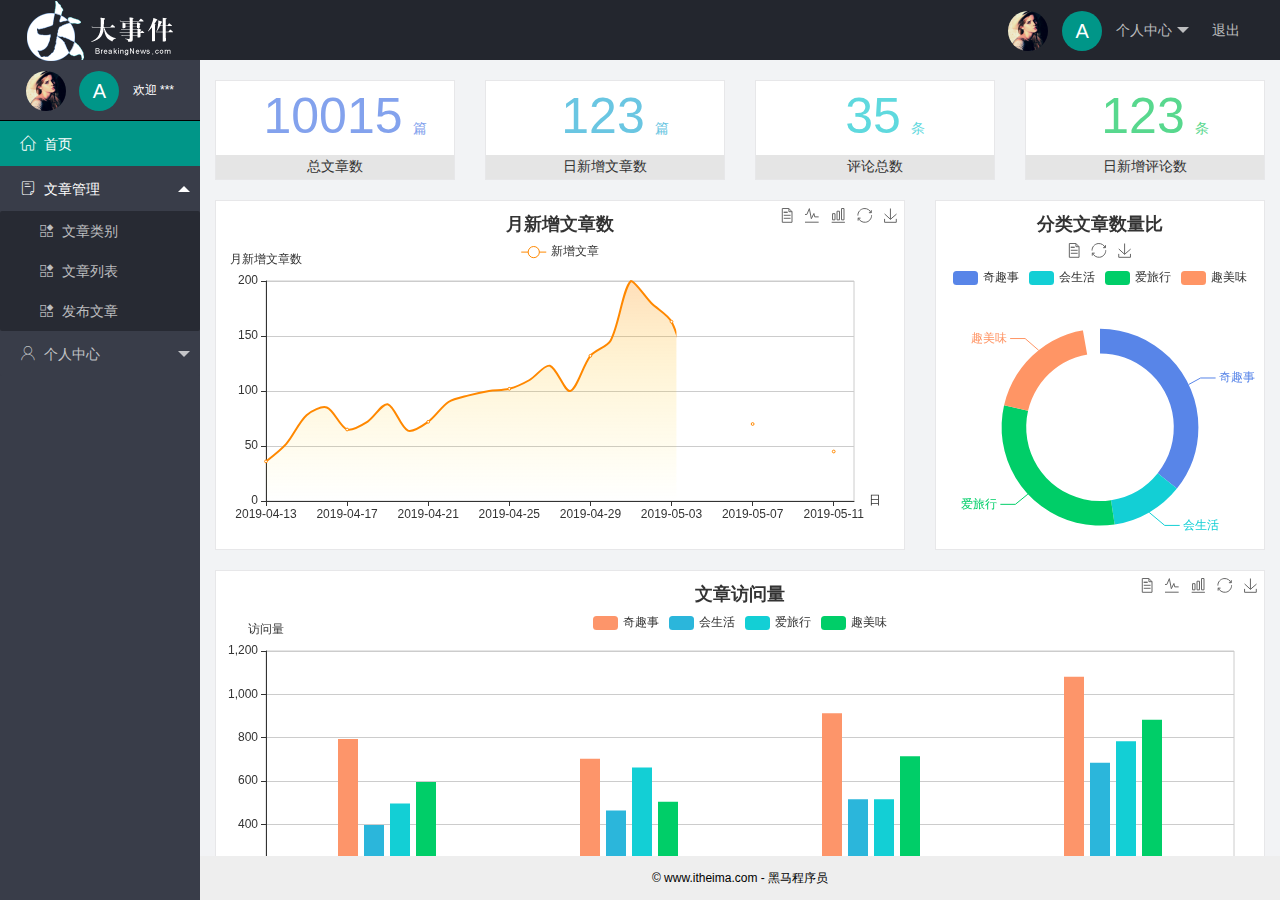
==== commit 0868fa56: "主页功能完成" ====
--- a/index.html
+++ b/index.html
@@ -30,7 +30,7 @@
                         <dd><a href="">设置密码</a></dd>
                     </dl>
                 </li>
-                <li class="layui-nav-item"><a href="">退出</a></li>
+                <li class="layui-nav-item"><a href="javascript:;" id="btnLogout">退出</a></li>
             </ul>
         </div>
 
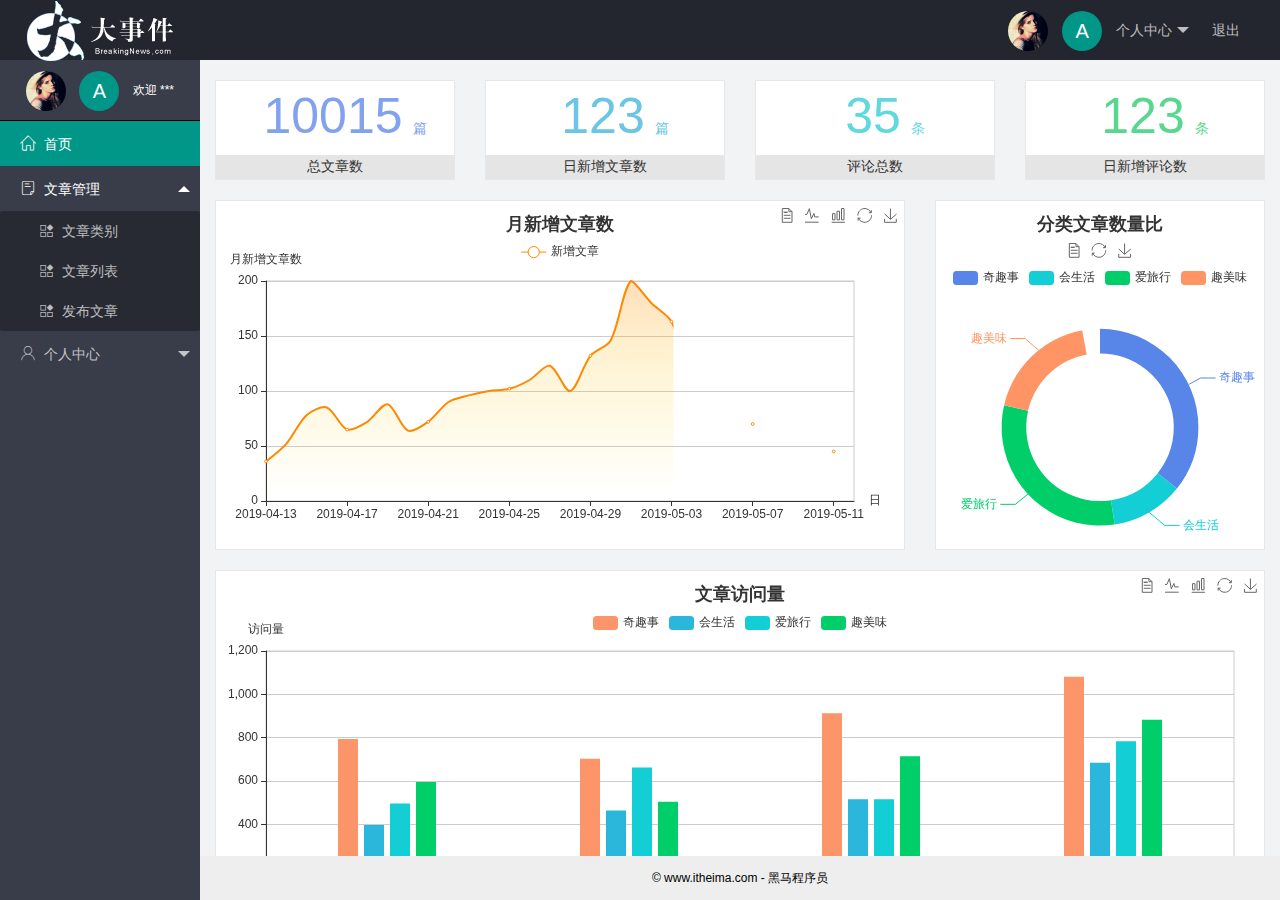
==== commit 1a2a3ded: "完成第二天第三遍" ====
--- a/index.html
+++ b/index.html
@@ -25,9 +25,9 @@
                         个人中心
                     </a>
                     <dl class="layui-nav-child">
-                        <dd><a href="">基本资料</a></dd>
-                        <dd><a href="">更换头像</a></dd>
-                        <dd><a href="">设置密码</a></dd>
+                        <dd><a href="/user/user_info.html" target="fm">基本资料</a></dd>
+                        <dd><a href="/user/user_avatar.html" target="fm">更换头像</a></dd>
+                        <dd><a href="/user/user_pwd.html" target="fm">设置密码</a></dd>
                     </dl>
                 </li>
                 <li class="layui-nav-item"><a href="javascript:;" id="btnLogout">退出</a></li>
@@ -50,23 +50,23 @@
                         <a class="" href="javascript:;"><span class="iconfont icon-16"></span>文章管理</a>
                         <dl class="layui-nav-child">
                             <dd>
-                                <a href="javascript:;"><i
+                                <a href="/article/art_cate.html" target="fm"><i
                                         class="layui-icon layui-icon-face-smile layui-icon-app"></i>文章类别</a>
                             </dd>
-                            <dd><a href="javascript:;"><i
+                            <dd><a href="/article/art_list.html" target="fm"><i
                                         class="layui-icon layui-icon-face-smile layui-icon-app"></i>文章列表</a></dd>
-                            <dd><a href="javascript:;"><i
+                            <dd><a href="/article/art_pub.html" target="fm"><i
                                         class="layui-icon layui-icon-face-smile layui-icon-app"></i>发布文章</a></dd>
                         </dl>
                     </li>
                     <li class="layui-nav-item">
                         <a href="javascript:;"><span class="iconfont icon-user"></span>个人中心</a>
                         <dl class="layui-nav-child">
-                            <dd><a href="javascript:;"><i
+                            <dd><a href="/user/user_info.html" target="fm"><i
                                         class="layui-icon layui-icon-face-smile layui-icon-app"></i>基本资料</a></dd>
-                            <dd><a href="javascript:;"><i
+                            <dd><a href="/user/user_avatar.html" target="fm"><i
                                         class="layui-icon layui-icon-face-smile layui-icon-app"></i>更换头像</a></dd>
-                            <dd><a href="javascript:;"><i
+                            <dd><a href="/user/user_pwd.html" target="fm"><i
                                         class="layui-icon layui-icon-face-smile layui-icon-app"></i>重置密码</a></dd>
                         </dl>
                     </li>
